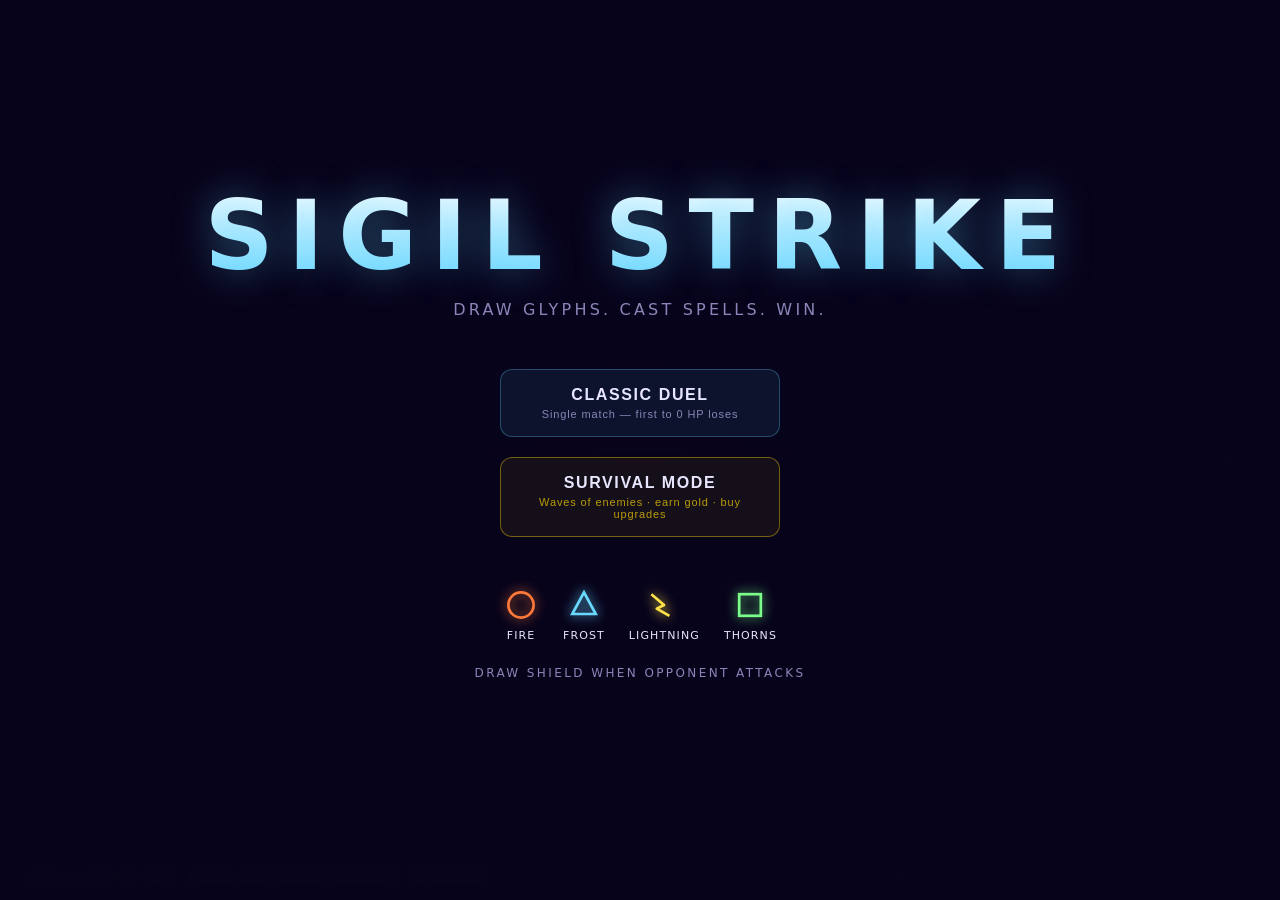
==== game/index.html @ d613bd4f "Deploy: landing page at root, game in /game/ subdir" ====
<!DOCTYPE html>
<html lang="en">
<head>
<meta charset="utf-8" />
<meta name="viewport" content="width=device-width,initial-scale=1,user-scalable=no" />
<title>SIGIL STRIKE</title>
<style>
  :root {
    --bg-0: #07041a;
    --bg-1: #1a0a3a;
    --player: #5fd4ff;
    --ai: #ff5a7a;
    --text: #e8e6ff;
    --muted: #8a86b8;
    --fire: #ff7a3a;
    --frost: #6ad8ff;
    --lightning: #ffe14a;
    --thorns: #7aff8a;
    --gold: #ffd700;
  }
  * { box-sizing: border-box; margin: 0; padding: 0; }
  html, body {
    width: 100%; height: 100%; overflow: hidden;
    background: #000;
    color: var(--text);
    font-family: -apple-system, BlinkMacSystemFont, "Segoe UI", system-ui, sans-serif;
    -webkit-user-select: none; user-select: none;
    touch-action: none;
  }
  body {
    display: flex; align-items: center; justify-content: center;
    background: radial-gradient(ellipse at center, var(--bg-1) 0%, var(--bg-0) 70%);
  }
  #wrap {
    position: relative;
    width: 100vw; height: 100vh;
    max-width: 100vw; max-height: 100vh;
    overflow: hidden;
  }
  canvas#game {
    position: absolute; inset: 0;
    width: 100%; height: 100%;
    display: block;
    image-rendering: -webkit-optimize-contrast;
  }
  #hud {
    position: absolute;
    top: 0; left: 0; right: 0;
    padding: 16px 24px;
    display: flex; justify-content: space-between; align-items: center;
    pointer-events: none;
    z-index: 10;
    font-size: 14px;
    letter-spacing: 0.05em;
    text-shadow: 0 0 8px rgba(0,0,0,0.8);
  }
  #hud-top {
    display: flex; justify-content: space-between; align-items: flex-start;
    pointer-events: none;
    z-index: 10;
    font-size: 13px;
    letter-spacing: 0.05em;
    text-shadow: 0 0 8px rgba(0,0,0,0.8);
  }
  #toast {
    position: absolute;
    top: 50%; left: 50%;
    transform: translate(-50%, -50%);
    pointer-events: none;
    z-index: 15;
    font-size: 24px;
    font-weight: 700;
    letter-spacing: 0.1em;
    text-shadow: 0 0 20px currentColor;
    opacity: 0;
    transition: opacity 0.3s ease;
  }
  #toast.show { opacity: 1; }
  #score {
    position: absolute;
    bottom: 16px; right: 24px;
    color: var(--muted);
    font-size: 12px;
    letter-spacing: 0.1em;
    pointer-events: none;
    z-index: 10;
  }
  #footer {
    position: absolute;
    bottom: 16px; left: 24px;
    color: var(--muted);
    font-size: 11px;
    letter-spacing: 0.1em;
    pointer-events: none;
    z-index: 10;
    opacity: 0.6;
  }

  /* === OVERLAY SCREENS === */
  .screen {
    position: absolute; inset: 0;
    display: flex; flex-direction: column;
    align-items: center; justify-content: center;
    text-align: center;
    z-index: 30;
    background: rgba(7, 4, 26, 0.92);
    backdrop-filter: blur(4px);
    transition: opacity 0.3s ease;
    overflow-y: auto;
    padding: 20px;
  }
  .screen.hidden { opacity: 0; pointer-events: none; }

  .screen h1 {
    font-size: clamp(40px, 8vw, 96px);
    font-weight: 900;
    letter-spacing: 0.15em;
    background: linear-gradient(180deg, #fff 0%, var(--player) 100%);
    -webkit-background-clip: text;
    background-clip: text;
    color: transparent;
    margin-bottom: 8px;
    text-shadow: 0 0 40px rgba(95,212,255,0.4);
  }
  .screen h2 {
    font-size: clamp(24px, 4vw, 48px);
    font-weight: 800;
    letter-spacing: 0.12em;
    color: var(--text);
    margin-bottom: 8px;
  }
  .screen .sub {
    color: var(--muted);
    font-size: 16px;
    letter-spacing: 0.2em;
    margin-bottom: 40px;
  }
  .screen .prompt {
    color: var(--player);
    font-size: 20px;
    letter-spacing: 0.1em;
    animation: pulse 1.6s ease-in-out infinite;
  }
  @keyframes pulse {
    0%, 100% { opacity: 0.5; }
    50% { opacity: 1; }
  }

  /* Mode buttons */
  .mode-btn {
    display: block;
    width: 280px;
    padding: 16px 24px;
    margin: 10px auto;
    background: rgba(95,212,255,0.08);
    border: 1px solid rgba(95,212,255,0.3);
    border-radius: 12px;
    color: var(--text);
    font-size: 16px;
    font-weight: 700;
    letter-spacing: 0.1em;
    cursor: pointer;
    transition: all 0.2s ease;
  }
  .mode-btn:hover {
    background: rgba(95,212,255,0.18);
    border-color: var(--player);
    transform: translateY(-2px);
    box-shadow: 0 4px 20px rgba(95,212,255,0.2);
  }
  .mode-btn .desc {
    display: block;
    font-size: 11px;
    font-weight: 400;
    color: var(--muted);
    margin-top: 4px;
    letter-spacing: 0.08em;
  }
  .mode-btn.gold {
    border-color: rgba(255,215,0,0.4);
    background: rgba(255,215,0,0.06);
  }
  .mode-btn.gold:hover {
    background: rgba(255,215,0,0.15);
    border-color: var(--gold);
    box-shadow: 0 4px 20px rgba(255,215,0,0.2);
  }
  .mode-btn.gold .desc { color: rgba(255,215,0,0.7); }

  /* Legend */
  .legend {
    margin-top: 40px;
    display: flex; gap: 24px;
    color: var(--muted);
    font-size: 13px;
    flex-wrap: wrap; justify-content: center;
  }
  .legend .glyph {
    display: flex; flex-direction: column;
    align-items: center; gap: 6px;
  }
  .legend .glyph svg {
    width: 36px; height: 36px;
    filter: drop-shadow(0 0 6px currentColor);
  }
  .legend .glyph span {
    color: var(--text);
    font-size: 11px;
    letter-spacing: 0.1em;
  }

  /* Wave banner */
  #wave-banner {
    position: absolute;
    top: 50%; left: 50%;
    transform: translate(-50%, -50%);
    z-index: 25;
    pointer-events: none;
    text-align: center;
    opacity: 0;
    transition: opacity 0.4s ease;
  }
  #wave-banner.show { opacity: 1; }
  #wave-banner .wave-num {
    font-size: clamp(48px, 10vw, 100px);
    font-weight: 900;
    letter-spacing: 0.1em;
    color: var(--ai);
    text-shadow: 0 0 40px rgba(255,90,122,0.6);
  }
  #wave-banner .wave-sub {
    font-size: clamp(14px, 2.5vw, 20px);
    letter-spacing: 0.2em;
    color: var(--muted);
    margin-top: 4px;
  }

  /* Upgrade screen */
  #upgrade-screen {
    overflow-y: auto;
    justify-content: flex-start;
    padding-top: 40px;
  }
  #upgrade-screen h2 {
    color: var(--gold);
    text-shadow: 0 0 30px rgba(255,215,0,0.4);
    margin-bottom: 4px;
  }
  #upgrade-screen .gold-display {
    font-size: 28px;
    font-weight: 900;
    color: var(--gold);
    letter-spacing: 0.1em;
    margin-bottom: 8px;
    text-shadow: 0 0 20px rgba(255,215,0,0.5);
  }
  #upgrade-screen .wave-info {
    color: var(--muted);
    font-size: 13px;
    letter-spacing: 0.15em;
    margin-bottom: 30px;
  }
  .upgrade-grid {
    display: grid;
    grid-template-columns: repeat(auto-fit, minmax(240px, 1fr));
    gap: 14px;
    width: 100%;
    max-width: 700px;
    margin-bottom: 30px;
  }
  .upgrade-card {
    background: rgba(255,255,255,0.04);
    border: 1px solid rgba(255,255,255,0.1);
    border-radius: 14px;
    padding: 16px 18px;
    text-align: left;
    cursor: pointer;
    transition: all 0.2s ease;
    position: relative;
    overflow: hidden;
  }
  .upgrade-card:hover:not(.maxed):not(.locked) {
    background: rgba(255,215,0,0.08);
    border-color: rgba(255,215,0,0.4);
    transform: translateY(-2px);
  }
  .upgrade-card.maxed {
    opacity: 0.5;
    cursor: default;
  }
  .upgrade-card.locked {
    opacity: 0.4;
    cursor: not-allowed;
  }
  .upgrade-card .u-name {
    font-size: 14px;
    font-weight: 700;
    letter-spacing: 0.08em;
    color: var(--text);
    margin-bottom: 4px;
  }
  .upgrade-card .u-desc {
    font-size: 11px;
    color: var(--muted);
    letter-spacing: 0.05em;
    line-height: 1.5;
    margin-bottom: 10px;
  }
  .upgrade-card .u-meta {
    display: flex; justify-content: space-between; align-items: center;
  }
  .upgrade-card .u-cost {
    font-size: 13px;
    font-weight: 700;
    color: var(--gold);
    letter-spacing: 0.08em;
  }
  .upgrade-card .u-level {
    font-size: 11px;
    color: var(--muted);
    letter-spacing: 0.08em;
  }
  .upgrade-card .u-bar {
    height: 3px;
    background: rgba(255,255,255,0.1);
    border-radius: 2px;
    margin-top: 8px;
    overflow: hidden;
  }
  .upgrade-card .u-bar-fill {
    height: 100%;
    background: var(--gold);
    border-radius: 2px;
    transition: width 0.3s ease;
  }
  .continue-btn {
    padding: 14px 40px;
    background: rgba(122,255,138,0.15);
    border: 1px solid rgba(122,255,138,0.5);
    border-radius: 12px;
    color: #7aff8a;
    font-size: 15px;
    font-weight: 700;
    letter-spacing: 0.12em;
    cursor: pointer;
    transition: all 0.2s ease;
    margin-top: 10px;
  }
  .continue-btn:hover {
    background: rgba(122,255,138,0.25);
    transform: translateY(-2px);
    box-shadow: 0 4px 20px rgba(122,255,138,0.2);
  }

  /* Game over survival */
  #gameover-screen .stats-grid {
    display: grid;
    grid-template-columns: repeat(2, 1fr);
    gap: 12px;
    margin: 20px 0 30px;
    max-width: 400px;
  }
  #gameover-screen .stat-box {
    background: rgba(255,255,255,0.05);
    border: 1px solid rgba(255,255,255,0.1);
    border-radius: 10px;
    padding: 14px;
  }
  #gameover-screen .stat-box .val {
    font-size: 28px;
    font-weight: 900;
    color: var(--player);
    letter-spacing: 0.05em;
  }
  #gameover-screen .stat-box .lbl {
    font-size: 10px;
    color: var(--muted);
    letter-spacing: 0.15em;
    margin-top: 2px;
  }
</style>
</head>
<body>
<div id="wrap">
  <canvas id="game"></canvas>

  <!-- HUD (in-game) -->
  <div id="hud-top">
    <div id="player-bar">
      <div style="color:var(--player);font-weight:700;letter-spacing:0.15em;margin-bottom:4px;">PLAYER</div>
      <div style="display:flex;flex-direction:column;gap:4px;width:200px;">
        <div style="height:14px;background:rgba(255,255,255,0.08);border-radius:7px;overflow:hidden;">
          <div id="player-hp" style="height:100%;background:linear-gradient(90deg,#ff4a6a,#7aff8a);width:100%;transition:width 0.2s;"></div>
        </div>
        <div style="height:8px;background:rgba(255,255,255,0.08);border-radius:4px;overflow:hidden;">
          <div id="player-mp" style="height:100%;background:linear-gradient(90deg,#4a8aff,#5fd4ff);width:50%;transition:width 0.1s;"></div>
        </div>
      </div>
    </div>
    <div id="wave-display" style="color:var(--muted);font-size:12px;letter-spacing:0.15em;opacity:0;"></div>
    <div id="ai-bar" style="text-align:right;">
      <div style="color:var(--ai);font-weight:700;letter-spacing:0.15em;margin-bottom:4px;">OPPONENT</div>
      <div style="display:flex;flex-direction:column;gap:4px;width:200px;margin-left:auto;">
        <div style="height:14px;background:rgba(255,255,255,0.08);border-radius:7px;overflow:hidden;">
          <div id="ai-hp" style="height:100%;background:linear-gradient(90deg,#ff4a6a,#7aff8a);width:100%;transition:width 0.2s;"></div>
        </div>
      </div>
    </div>
  </div>

  <div id="toast"></div>
  <div id="wave-banner">
    <div class="wave-num" id="wave-num-text"></div>
    <div class="wave-sub" id="wave-sub-text"></div>
  </div>
  <div id="score">SCORE: <span id="score-val">0</span></div>
  <div id="footer">DRAW GLYPHS TO CAST · CIRCLE ALSO BLOCKS INCOMING · R=RESTART</div>

  <!-- MENU SCREEN -->
  <div id="menu-screen" class="screen">
    <h1>SIGIL STRIKE</h1>
    <div class="sub">DRAW GLYPHS. CAST SPELLS. WIN.</div>
    <button class="mode-btn" id="btn-classic">
      CLASSIC DUEL
      <span class="desc">Single match — first to 0 HP loses</span>
    </button>
    <button class="mode-btn gold" id="btn-survival">
      SURVIVAL MODE
      <span class="desc">Waves of enemies · earn gold · buy upgrades</span>
    </button>
    <div class="legend">
      <div class="glyph" style="color:var(--fire)">
        <svg viewBox="-20 -20 40 40"><circle cx="0" cy="0" r="14" fill="none" stroke="currentColor" stroke-width="3"/></svg>
        <span>FIRE</span>
      </div>
      <div class="glyph" style="color:var(--frost)">
        <svg viewBox="-20 -20 40 40"><polygon points="0,-14 13,10 -13,10" fill="none" stroke="currentColor" stroke-width="3"/></svg>
        <span>FROST</span>
      </div>
      <div class="glyph" style="color:var(--lightning)">
        <svg viewBox="-20 -20 40 40"><polyline points="-14,-12 0,0 -8,4 6,12" fill="none" stroke="currentColor" stroke-width="3" stroke-linejoin="round"/></svg>
        <span>LIGHTNING</span>
      </div>
      <div class="glyph" style="color:var(--thorns)">
        <svg viewBox="-20 -20 40 40"><rect x="-12" y="-12" width="24" height="24" fill="none" stroke="currentColor" stroke-width="3"/></svg>
        <span>THORNS</span>
      </div>
    </div>
    <div class="sub" style="margin-top:24px;font-size:12px;">DRAW SHIELD WHEN OPPONENT ATTACKS</div>
  </div>

  <!-- UPGRADE SCREEN -->
  <div id="upgrade-screen" class="screen hidden">
    <h2>UPGRADES</h2>
    <div class="gold-display" id="upgrade-gold">◆ 0</div>
    <div class="wave-info" id="upgrade-wave-info">WAVE 1 COMPLETE</div>
    <div class="upgrade-grid" id="upgrade-grid"></div>
    <button class="continue-btn" id="btn-continue">CONTINUE</button>
  </div>

  <!-- WAVE CLEAR SCREEN -->
  <div id="waveclear-screen" class="screen hidden">
    <h2 style="color:#7aff8a;">WAVE <span id="wc-wave">1</span> CLEAR</h2>
    <div class="sub" id="wc-gold-earned" style="color:var(--gold);font-size:20px;letter-spacing:0.15em;">+0 GOLD</div>
    <div class="sub" id="wc-time" style="margin-top:8px;">Time: 0.0s</div>
    <button class="continue-btn" id="btn-to-upgrades">BUY UPGRADES</button>
    <button class="continue-btn" id="btn-next-wave" style="background:rgba(95,212,255,0.08);border-color:rgba(95,212,255,0.3);color:var(--player);margin-top:8px;">NEXT WAVE</button>
  </div>

  <!-- GAME OVER SCREEN -->
  <div id="gameover-screen" class="screen hidden">
    <h2 style="color:var(--ai);" id="go-title">DEFEAT</h2>
    <div class="stats-grid" id="go-stats"></div>
    <button class="mode-btn gold" id="btn-retry-survival">PLAY AGAIN</button>
    <button class="mode-btn" id="btn-menu-from-go">MAIN MENU</button>
  </div>

</div>
<script>
(() => {
  'use strict';

  // === Canvas setup ===
  const canvas = document.getElementById('game');
  const ctx = canvas.getContext('2d');
  let W = 0, H = 0, DPR = 1;
  function resize() {
    DPR = Math.min(window.devicePixelRatio || 1, 2);
    W = window.innerWidth;
    H = window.innerHeight;
    canvas.width = W * DPR;
    canvas.height = H * DPR;
    canvas.style.width = W + 'px';
    canvas.style.height = H + 'px';
    ctx.setTransform(DPR, 0, 0, DPR, 0, 0);
  }
  window.addEventListener('resize', resize);
  resize();

  // === Game state ===
  const STATE = { MENU: 'menu', PLAYING: 'playing', GAME_OVER: 'game_over' };
  const MODE  = { CLASSIC: 'classic', SURVIVAL: 'survival' };

  // Upgrade definitions
  const UPGRADES = {
    maxHp:   { name: 'VITALITY',      desc: '+20 max HP',                   maxLevel: 5, baseCost: 15, icon: '❤' },
    manaRegen: { name: 'ARCANE FLOW',  desc: '+3 mana per second',           maxLevel: 5, baseCost: 20, icon: '✦' },
    spellDmg:  { name: 'POWER SURGE',  desc: '+15% spell damage',            maxLevel: 5, baseCost: 25, icon: '⚡' },
    shieldDur: { name: 'FORTIFY',      desc: '+0.5s shield duration',       maxLevel: 4, baseCost: 18, icon: '◯' },
    startMana: { name: 'RESERVOIR',    desc: '+15 starting mana',            maxLevel: 4, baseCost: 15, icon: '◈' },
    armor:     { name: 'ARMOR',        desc: '-10% damage taken',             maxLevel: 4, baseCost: 30, icon: '◈' },
  };

  function makeUpgrades() {
    return { maxHp: 0, manaRegen: 0, spellDmg: 0, shieldDur: 0, startMana: 0, armor: 0 };
  }

  function getUpgradeCost(key, level) {
    return Math.floor(UPGRADES[key].baseCost * Math.pow(1.6, level));
  }

  // Computed stats from upgrades
  function getPlayerStats(ups) {
    return {
      hpMax:     100 + ups.maxHp * 20,
      manaRegen: 6   + ups.manaRegen * 3,
      spellDmg:  1   + ups.spellDmg * 0.15,
      shieldDur: 1.5 + ups.shieldDur * 0.5,
      startMana: 50  + ups.startMana * 15,
      armor:     ups.armor * 0.10,
    };
  }

  let game = null;

  function createGame(mode) {
    return {
      mode,
      state: STATE.MENU,
      player: { hp: 100, hpMax: 100, mana: 50, manaMax: 100, x: 0, y: 0, shieldTimer: 0, hitFlash: 0 },
      ai:     { hp: 100, hpMax: 100, x: 0, y: 0, castTimer: 0, castInterval: 2.5, casting: null, hitFlash: 0, shake: 0 },
      projectiles: [],
      particles: [],
      drawing: false,
      drawPath: [],
      drawStart: 0,
      score: 0,
      timeAlive: 0,
      lastCastTime: 0,
      arenaFlash: 0,
      bgStars: [],
      // Survival-specific
      wave: 0,
      lives: 3,
      gold: 0,
      upgrades: makeUpgrades(),
      waveEnemyHp: 100,
      waveEnemiesDefeated: 0,
      waveStartTime: 0,
    };
  }

  // === Element definitions ===
  const ELEMENTS = {
    fire:      { name: 'FIRE',      color: '#ff7a3a', glyph: 'circle',    damage: 12, cost: 10, speed: 700,  trait: 'crit' },
    frost:     { name: 'FROST',     color: '#6ad8ff', glyph: 'triangle',  damage: 14, cost: 12, speed: 500,  trait: 'slow' },
    lightning: { name: 'LIGHTNING', color: '#ffe14a', glyph: 'zigzag',    damage: 10, cost: 14, speed: 1100, trait: 'pierce' },
    thorns:    { name: 'THORNS',    color: '#7aff8a', glyph: 'square',    damage: 8,  cost: 8,  speed: 800,  trait: 'reflect' },
  };
  const ADV = { fire: 'frost', frost: 'lightning', lightning: 'thorns', thorns: 'fire' };
  const SHAPE_TO_ELEMENT = {
    circle:   'fire',
    triangle: 'frost',
    zigzag:   'lightning',
    square:   'thorns',
  };

  // === Background stars ===
  game = createGame(MODE.CLASSIC);
  for (let i = 0; i < 60; i++) {
    game.bgStars.push({ x: Math.random(), y: Math.random(), r: Math.random() * 1.2 + 0.3, tw: Math.random() * Math.PI * 2 });
  }

  // === Arena positions ===
  function placeArena() {
    if (!game) return;
    game.player.x = W * 0.22;
    game.player.y = H * 0.5;
    game.ai.x     = W * 0.78;
    game.ai.y     = H * 0.5;
  }
  placeArena();
  window.addEventListener('resize', placeArena);

  // === Glyph recognition ===
  function simplifyPath(points, tolerance = 12) {
    if (points.length < 3) return points;
    const out = [points[0]];
    for (let i = 1; i < points.length - 1; i++) {
      const last = out[out.length - 1];
      if (Math.hypot(points[i].x - last.x, points[i].y - last.y) >= tolerance) out.push(points[i]);
    }
    const tail = points[points.length - 1];
    if (Math.hypot(tail.x - out[out.length - 1].x, tail.y - out[out.length - 1].y) >= tolerance) out.push(tail);
    return out;
  }

  function classifyGlyph(rawPoints) {
    const points = simplifyPath(rawPoints, 12);
    if (!points || points.length < 4) return null;
    let minX = Infinity, maxX = -Infinity, minY = Infinity, maxY = -Infinity;
    for (const p of points) { minX = Math.min(minX, p.x); maxX = Math.max(maxX, p.x); minY = Math.min(minY, p.y); maxY = Math.max(maxY, p.y); }
    const w = maxX - minX, h = maxY - minY;
    const diag = Math.hypot(w, h);
    if (diag < 30) return null;
    let pathLen = 0;
    for (let i = 1; i < points.length; i++) pathLen += Math.hypot(points[i].x - points[i-1].x, points[i].y - points[i-1].y);
    if (pathLen < 60) return null;
    const start = points[0], end = points[points.length - 1];
    const closed = Math.hypot(end.x - start.x, end.y - start.y) < diag * 0.45;
    const aspect = w / Math.max(h, 1);
    const dirs = [];
    for (let i = 2; i < points.length; i++) {
      const v1x = points[i-1].x - points[i-2].x, v1y = points[i-1].y - points[i-2].y;
      const v2x = points[i].x - points[i-1].x,   v2y = points[i].y - points[i-1].y;
      let diff = Math.atan2(v2y, v2x) - Math.atan2(v1y, v1x);
      while (diff > Math.PI) diff -= 2 * Math.PI; while (diff < -Math.PI) diff += 2 * Math.PI;
      dirs.push(diff);
    }
    let sideChanges = 0, prevSide = 0;
    for (const d of dirs) { const s = Math.sign(d); if (s !== 0 && prevSide !== 0 && s !== prevSide) sideChanges++; if (s !== 0) prevSide = s; }
    let corners = 0; for (const d of dirs) if (Math.abs(d) > 0.8) corners++;
    const straightness = pathLen / Math.max(diag, 1);
    const scores = {
      circle:   closed * Math.max(0, 1 - corners / 5) * Math.max(0, 1 - Math.abs(aspect - 1) * 0.4) * Math.min(1, straightness / 2.0),
      triangle: closed * (corners >= 2 && corners <= 4 ? 1 : 0.3) * Math.max(0, 1 - Math.abs(aspect - 1) * 0.5) * Math.max(0, 1 - (straightness - 2.0) * 0.3),
      square:   closed * (corners >= 3 && corners <= 5 ? 1 : 0.3) * Math.max(0, 1 - Math.abs(aspect - 1) * 0.5) * Math.max(0, 1 - (straightness - 2.5) * 0.3),
      zigzag:   (closed ? 0.15 : 0.85) * (sideChanges >= 3 ? 1 : 0.4) * Math.max(0.3, 1 - Math.max(0, straightness - 5) * 0.1),
    };
    let best = null, bestScore = 0.30;
    for (const k in scores) { if (scores[k] > bestScore) { bestScore = scores[k]; best = k; } }
    return best;
  }

  // === Audio ===
  let audioCtx = null;
  function initAudio() {
    if (!audioCtx) audioCtx = new AudioContext();
    if (audioCtx.state === 'suspended') audioCtx.resume();
  }
  function playSound(type) {
    if (!audioCtx) return;
    const t = audioCtx.currentTime;
    const osc = audioCtx.createOscillator();
    const gain = audioCtx.createGain();
    osc.connect(gain); gain.connect(audioCtx.destination);
    if (type === 'cast') {
      osc.type = 'sine';
      osc.frequency.setValueAtTime(600, t);
      osc.frequency.exponentialRampToValueAtTime(1200, t + 0.15);
      gain.gain.setValueAtTime(0.15, t);
      gain.gain.exponentialRampToValueAtTime(0.01, t + 0.15);
      osc.start(t); osc.stop(t + 0.15);
    } else if (type === 'hit') {
      osc.type = 'sawtooth';
      osc.frequency.setValueAtTime(150, t);
      osc.frequency.exponentialRampToValueAtTime(40, t + 0.2);
      gain.gain.setValueAtTime(0.2, t);
      gain.gain.exponentialRampToValueAtTime(0.01, t + 0.2);
      osc.start(t); osc.stop(t + 0.2);
    } else if (type === 'shield') {
      osc.type = 'square';
      osc.frequency.setValueAtTime(400, t);
      osc.frequency.linearRampToValueAtTime(800, t + 0.2);
      gain.gain.setValueAtTime(0.1, t);
      gain.gain.linearRampToValueAtTime(0.01, t + 0.2);
      osc.start(t); osc.stop(t + 0.2);
    } else if (type === 'waveclear') {
      osc.type = 'sine';
      osc.frequency.setValueAtTime(400, t);
      osc.frequency.setValueAtTime(600, t + 0.1);
      osc.frequency.setValueAtTime(800, t + 0.2);
      gain.gain.setValueAtTime(0.2, t);
      gain.gain.exponentialRampToValueAtTime(0.01, t + 0.4);
      osc.start(t); osc.stop(t + 0.4);
    }
  }

  // === Particles ===
  function burst(x, y, color, count = 20, speed = 200) {
    for (let i = 0; i < count; i++) {
      const a = Math.random() * Math.PI * 2, s = speed * (0.4 + Math.random() * 0.6);
      game.particles.push({ x, y, vx: Math.cos(a) * s, vy: Math.sin(a) * s, life: 0.6 + Math.random() * 0.4, maxLife: 1.0, color, size: 2 + Math.random() * 3 });
    }
  }

  function showToast(text, color = '#fff', duration = 1200) {
    const t = document.getElementById('toast');
    t.textContent = text; t.style.color = color; t.classList.add('show');
    clearTimeout(showToast._t);
    showToast._t = setTimeout(() => t.classList.remove('show'), duration);
  }

  // === Projectiles ===
  function spawnProjectile(fromX, fromY, toX, toY, element, fromAI = false, speed = 600) {
    const dx = toX - fromX, dy = toY - fromY;
    const dist = Math.hypot(dx, dy);
    game.projectiles.push({ x: fromX, y: fromY, vx: (dx/dist)*speed, vy: (dy/dist)*speed, element, color: ELEMENTS[element].color, fromAI, life: 3.0, size: 8 + Math.random()*4, trail: [] });
  }

  // === Get wave AI parameters ===
  function getWaveParams(wave) {
    const baseHp     = 100 + (wave - 1) * 25;
    const baseInterval = Math.max(1.0, 2.5 - (wave - 1) * 0.15);
    const aiSpeed    = 0.85 + (wave - 1) * 0.04;
    const enemiesToDefeat = Math.min(1 + Math.floor((wave - 1) / 2), 5);
    return { baseHp, baseInterval, aiSpeed, enemiesToDefeat };
  }

  // === Game start/restart ===
  function startGame(mode) {
    game.state = STATE.PLAYING;
    game.mode   = mode;

    const stats = getPlayerStats(game.upgrades);
    game.player.hpMax = stats.hpMax;
    game.player.manaMax = 100;
    game.player.hp   = stats.hpMax;
    game.player.mana = stats.startMana;
    game.player.shieldTimer = 0;
    game.player.hitFlash = 0;
    game.ai.hp = mode === MODE.SURVIVAL ? getWaveParams(game.wave || 1).baseHp : 100;
    game.ai.hpMax = game.ai.hp;
    game.ai.castTimer = mode === MODE.SURVIVAL ? 2.0 : 2.0;
    game.ai.castInterval = mode === MODE.SURVIVAL ? getWaveParams(game.wave || 1).baseInterval : 2.5;
    game.ai.casting = null;
    game.ai.hitFlash = 0;
    game.ai.shake = 0;
    game.projectiles = [];
    game.particles = [];
    game.score = 0;
    game.timeAlive = 0;
    game.arenaFlash = 0;
    game.lastCastTime = 0;
    if (mode === MODE.SURVIVAL) {
      game.waveStartTime = performance.now();
    }
    document.getElementById('menu-screen').classList.add('hidden');
    document.getElementById('upgrade-screen').classList.add('hidden');
    document.getElementById('waveclear-screen').classList.add('hidden');
    document.getElementById('gameover-screen').classList.add('hidden');
    document.getElementById('wave-display').style.opacity = mode === MODE.SURVIVAL ? '1' : '0';
    document.getElementById('score').style.display = 'block';

    if (mode === MODE.SURVIVAL && game.wave === 0) {
      game.wave = 1;
      game.lives = 3;
      game.gold  = 0;
      game.upgrades = makeUpgrades();
      showWaveBanner(game.wave);
    }
    updateHUD();
  }

  function startWave(waveNum) {
    game.wave = waveNum;
    const { baseHp, baseInterval, aiSpeed } = getWaveParams(waveNum);
    game.ai.hp = baseHp;
    game.ai.hpMax = baseHp;
    game.ai.castInterval = baseInterval;
    game.ai.castTimer = 2.0;
    game.ai.casting = null;
    game.ai.hitFlash = 0;
    game.ai.shake = 0;
    game.projectiles = [];
    game.particles = [];
    game.waveStartTime = performance.now();
    game.waveEnemiesDefeated = 0;
    showWaveBanner(waveNum);
    updateHUD();
  }

  function showWaveBanner(wave) {
    const b = document.getElementById('wave-banner');
    document.getElementById('wave-num-text').textContent = `WAVE ${wave}`;
    document.getElementById('wave-sub-text').textContent = getWaveParams(wave).enemiesToDefeat > 1
      ? `${getWaveParams(wave).enemiesToDefeat} OPPONENTS`
      : 'SURVIVE THE ONSLAUGHT';
    b.classList.add('show');
    setTimeout(() => b.classList.remove('show'), 2000);
  }

  // === Player cast ===
  function playerCast(elementKey) {
    const el = ELEMENTS[elementKey];
    const stats = getPlayerStats(game.upgrades);
    if (game.player.mana < el.cost) { showToast('NO MANA', '#888', 600); return; }
    game.player.mana -= el.cost;
    const targetX = game.ai.x + (Math.random() - 0.5) * 60;
    const targetY = game.ai.y + (Math.random() - 0.5) * 80;
    spawnProjectile(game.player.x, game.player.y, targetX, targetY, elementKey, false, el.speed);
    burst(game.player.x, game.player.y, el.color, 12, 150);
    game.lastCastTime = performance.now();
    playSound('cast');
  }

  // === AI cast ===
  function aiCast() {
    const keys = Object.keys(ELEMENTS);
    const elementKey = keys[Math.floor(Math.random() * keys.length)];
    const el = ELEMENTS[elementKey];
    const targetX = game.player.x + (Math.random() - 0.5) * 40;
    const targetY = game.player.y + (Math.random() - 0.5) * 60;
    const { aiSpeed } = getWaveParams(game.wave);
    spawnProjectile(game.ai.x, game.ai.y, targetX, targetY, elementKey, true, el.speed * aiSpeed);
    game.ai.casting = { element: elementKey, color: el.color, warning: 0.7 };
    burst(game.ai.x, game.ai.y, el.color, 8, 100);
    playSound('cast');
  }

  // === Hit resolution ===
  function onPlayerHit(proj) {
    const stats = getPlayerStats(game.upgrades);
    const el = ELEMENTS[proj.element];
    let dmg = el.damage;
    if (proj.element === 'lightning' && game.player.shieldTimer > 0) dmg = Math.round(dmg * 0.7);
    dmg = Math.round(dmg * (1 - stats.armor));
    game.player.hp -= dmg;
    game.player.hitFlash = 0.3;
    game.ai.hitFlash = 0.15;
    burst(game.player.x, game.player.y, el.color, 18, 220);
    burst(game.player.x, game.player.y, '#ff4a6a', 8, 300);
    showToast(`-${dmg}`, proj.color, 600);
    playSound('hit');
    if (game.player.hp <= 0) {
      game.player.hp = 0;
      if (game.mode === MODE.SURVIVAL) {
        game.lives--;
        if (game.lives <= 0) endGame(false);
        else {
          // Brief pause then respawn
          const stats2 = getPlayerStats(game.upgrades);
          game.player.hp = stats2.hpMax;
          game.player.mana = stats2.startMana;
          game.projectiles = [];
          showToast(`LIVES: ${game.lives}`, '#ff4a6a', 1000);
        }
      } else {
        endGame(false);
      }
    }
  }

  function onAIHit(proj) {
    const stats = getPlayerStats(game.upgrades);
    const el = ELEMENTS[proj.element];
    let dmg = Math.round(el.damage * stats.spellDmg);
    if (ADV[proj.element] === game.aiLastElement) dmg += 5;
    if (Math.random() < 0.15 && proj.element === 'fire') dmg = Math.round(dmg * 1.5);
    game.ai.hp -= dmg;
    game.ai.hitFlash = 0.4;
    game.player.hitFlash = 0.1;
    burst(proj.x, proj.y, el.color, 22, 240);
    burst(proj.x, proj.y, '#fff', 6, 350);
    showToast(`-${dmg}`, proj.color, 600);
    playSound('hit');
    game.score += Math.round(dmg * 10);

    if (game.ai.hp <= 0) {
      game.ai.hp = 0;
      if (game.mode === MODE.SURVIVAL) {
        game.waveEnemiesDefeated++;
        const { enemiesToDefeat } = getWaveParams(game.wave);
        const waveTime = (performance.now() - game.waveStartTime) / 1000;
        if (game.waveEnemiesDefeated >= enemiesToDefeat) {
          // Wave clear
          const goldEarned = 10 + game.wave * 5;
          game.gold += goldEarned;
          playSound('waveclear');
          showWaveClearScreen(game.wave, goldEarned, waveTime);
        } else {
          // Spawn next enemy in wave
          const { baseHp, baseInterval } = getWaveParams(game.wave);
          setTimeout(() => {
            if (game.state !== STATE.PLAYING) return;
            game.ai.hp = baseHp;
            game.ai.hpMax = baseHp;
            game.ai.castInterval = baseInterval;
            game.ai.castTimer = 1.5;
            game.ai.casting = null;
            game.ai.hitFlash = 0;
            game.projectiles = [];
            showToast(`OPPONENT ${game.waveEnemiesDefeated + 1}/${enemiesToDefeat}`, '#ff5a7a', 1000);
            updateHUD();
          }, 1200);
        }
      } else {
        endGame(true);
      }
    }
  }

  function endGame(won) {
    game.state = STATE.GAME_OVER;
    if (game.mode === MODE.SURVIVAL) {
      showSurvivalGameOver(won);
    } else {
      showClassicGameOver(won);
    }
  }

  function showClassicGameOver(won) {
    const go = document.getElementById('gameover-screen');
    document.getElementById('go-title').textContent = won ? 'VICTORY' : 'DEFEAT';
    document.getElementById('go-title').style.color = won ? '#7aff8a' : 'var(--ai)';
    document.getElementById('go-stats').innerHTML = `
      <div class="stat-box"><div class="val">${game.score}</div><div class="lbl">SCORE</div></div>
      <div class="stat-box"><div class="val">${game.timeAlive.toFixed(1)}s</div><div class="lbl">TIME</div></div>
    `;
    go.classList.remove('hidden');
    document.getElementById('btn-retry-survival').style.display = 'none';
    document.getElementById('btn-menu-from-go').onclick = () => { go.classList.add('hidden'); document.getElementById('menu-screen').classList.remove('hidden'); };
  }

  function showSurvivalGameOver(won) {
    const go = document.getElementById('gameover-screen');
    document.getElementById('go-title').textContent = 'DEFEAT';
    document.getElementById('go-title').style.color = 'var(--ai)';
    document.getElementById('go-stats').innerHTML = `
      <div class="stat-box"><div class="val">${game.wave}</div><div class="lbl">WAVES SURVIVED</div></div>
      <div class="stat-box"><div class="val">${game.score}</div><div class="lbl">SCORE</div></div>
      <div class="stat-box"><div class="val">◆ ${game.gold}</div><div class="lbl">GOLD EARNED</div></div>
      <div class="stat-box"><div class="val">${game.timeAlive.toFixed(1)}s</div><div class="lbl">TIME ALIVE</div></div>
    `;
    go.classList.remove('hidden');
    document.getElementById('btn-retry-survival').style.display = 'block';
    document.getElementById('btn-retry-survival').onclick = () => { go.classList.add('hidden'); game.wave = 0; startGame(MODE.SURVIVAL); };
    document.getElementById('btn-menu-from-go').onclick = () => { go.classList.add('hidden'); document.getElementById('menu-screen').classList.remove('hidden'); };
  }

  function showWaveClearScreen(wave, goldEarned, waveTime) {
    const wc = document.getElementById('waveclear-screen');
    document.getElementById('wc-wave').textContent = wave;
    document.getElementById('wc-gold-earned').textContent = `+${goldEarned} GOLD`;
    document.getElementById('wc-time').textContent = `Time: ${waveTime.toFixed(1)}s`;
    wc.classList.remove('hidden');
  }

  // === Upgrade screen ===
  function showUpgradeScreen() {
    const us = document.getElementById('upgrade-screen');
    document.getElementById('upgrade-gold').textContent = `◆ ${game.gold}`;
    document.getElementById('upgrade-wave-info').textContent = `WAVE ${game.wave} COMPLETE`;
    renderUpgradeGrid();
    us.classList.remove('hidden');
  }

  function renderUpgradeGrid() {
    const grid = document.getElementById('upgrade-grid');
    grid.innerHTML = '';
    const stats = getPlayerStats(game.upgrades);
    for (const [key, def] of Object.entries(UPGRADES)) {
      const level = game.upgrades[key];
      const cost = getUpgradeCost(key, level);
      const maxed = level >= def.maxLevel;
      const canAfford = game.gold >= cost;
      const locked = false;
      const card = document.createElement('div');
      card.className = 'upgrade-card' + (maxed ? ' maxed' : (!canAfford && !locked ? ' locked' : ''));
      // Level bar
      let barPct = (level / def.maxLevel) * 100;
      let currentVal = '';
      if (key === 'maxHp')    currentVal = `${stats.hpMax} HP`;
      if (key === 'manaRegen') currentVal = `${stats.manaRegen.toFixed(1)}/s`;
      if (key === 'spellDmg') currentVal = `+${Math.round((stats.spellDmg-1)*100)}%`;
      if (key === 'shieldDur')currentVal = `${stats.shieldDur.toFixed(1)}s`;
      if (key === 'startMana')currentVal = `${stats.startMana} mana`;
      if (key === 'armor')    currentVal = `-${Math.round(stats.armor*100)}%`;
      card.innerHTML = `
        <div class="u-name">${def.icon} ${def.name}</div>
        <div class="u-desc">${def.desc} — currently ${currentVal}</div>
        <div class="u-meta">
          <span class="u-cost">${maxed ? 'MAXED' : `◆ ${cost}`}</span>
          <span class="u-level">LV ${level}/${def.maxLevel}</span>
        </div>
        <div class="u-bar"><div class="u-bar-fill" style="width:${barPct}%"></div></div>
      `;
      if (!maxed && canAfford) {
        card.onclick = () => purchaseUpgrade(key, cost);
      }
      grid.appendChild(card);
    }
  }

  function purchaseUpgrade(key, cost) {
    game.gold -= cost;
    game.upgrades[key]++;
    renderUpgradeGrid();
    document.getElementById('upgrade-gold').textContent = `◆ ${game.gold}`;
    // Update player stats immediately for next wave
    const stats = getPlayerStats(game.upgrades);
    game.player.hpMax = stats.hpMax;
    game.player.manaMax = 100;
  }

  // === Input ===
  let activePointerId = null;
  function onDown(e) {
    e.preventDefault();
    if (activePointerId !== null) return;
    activePointerId = e.pointerId;
    try { canvas.setPointerCapture(e.pointerId); } catch(err) {}
    initAudio();
    if (game.state === STATE.MENU) return;
    if (game.state !== STATE.PLAYING) return;
    game.drawing = true;
    game.drawPath = [{ x: e.clientX, y: e.clientY }];
    game.drawStart = performance.now();
  }
  function onMove(e) {
    e.preventDefault();
    if (!game.drawing || e.pointerId !== activePointerId) return;
    const p = { x: e.clientX, y: e.clientY };
    const last = game.drawPath[game.drawPath.length - 1];
    if (Math.hypot(p.x - last.x, p.y - last.y) > 3) {
      game.drawPath.push(p);
      if (game.drawPath.length > 80) game.drawPath.shift();
    }
  }
  function onUp(e) {
    e.preventDefault();
    if (!game.drawing || e.pointerId !== activePointerId) return;
    activePointerId = null;
    try { canvas.releasePointerCapture(e.pointerId); } catch(err) {}
    game.drawing = false;
    const path = game.drawPath;
    game.drawPath = [];
    if (path.length < 4) return;
    const glyph = classifyGlyph(path);
    if (!glyph) {
      showToast('UNKNOWN GLYPH', '#888', 500);
      burst((path[0].x+path[path.length-1].x)/2, (path[0].y+path[path.length-1].y)/2, '#888', 8, 80);
      return;
    }
    // Shield: only circle is a shield glyph. Other closed shapes always cast their element.
    const isShield = glyph === 'circle';
    if (isShield && game.ai.casting && game.ai.casting.warning > 0) {
      const stats = getPlayerStats(game.upgrades);
      game.player.shieldTimer = stats.shieldDur;
      game.ai.casting.warning = 0;
      burst(game.player.x, game.player.y, '#fff', 24, 200);
      showToast('SHIELDED', '#fff', 500);
      playSound('shield');
      return;
    }
    const element = SHAPE_TO_ELEMENT[glyph];
    if (!element) { showToast('UNKNOWN GLYPH', '#888', 500); return; }
    playerCast(element);
  }

  canvas.addEventListener('pointerdown', onDown);
  canvas.addEventListener('pointermove', onMove);
  canvas.addEventListener('pointerup', onUp);
  canvas.addEventListener('pointercancel', onUp);
  canvas.addEventListener('contextmenu', e => e.preventDefault());

  window.addEventListener('keydown', e => {
    if (e.key === 'r' || e.key === 'R') {
      if (game.state !== STATE.MENU) {
        if (game.mode === MODE.SURVIVAL && game.state === STATE.PLAYING) startWave(game.wave);
        else startGame(game.mode);
      }
    }
  });

  // === Menu buttons ===
  document.getElementById('btn-classic').onclick = () => { game.mode = MODE.CLASSIC; game.wave = 0; startGame(MODE.CLASSIC); };
  document.getElementById('btn-survival').onclick = () => { game.mode = MODE.SURVIVAL; game.wave = 0; startGame(MODE.SURVIVAL); };
  document.getElementById('btn-continue').onclick = () => {
    document.getElementById('upgrade-screen').classList.add('hidden');
    game.state = STATE.PLAYING;
    startWave(game.wave);
  };
  document.getElementById('btn-to-upgrades').onclick = () => {
    document.getElementById('waveclear-screen').classList.add('hidden');
    showUpgradeScreen();
  };
  document.getElementById('btn-next-wave').onclick = () => {
    document.getElementById('waveclear-screen').classList.add('hidden');
    game.wave++;
    startWave(game.wave);
    game.state = STATE.PLAYING;
  };

  // === Update ===
  let lastT = performance.now();
  function update(now) {
    const dt = Math.min((now - lastT) / 1000, 0.05);
    lastT = now;

    if (game.state === STATE.PLAYING) {
      game.timeAlive += dt;
      const stats = getPlayerStats(game.upgrades);
      game.player.mana = Math.min(100, game.player.mana + stats.manaRegen * dt);
      game.player.shieldTimer = Math.max(0, game.player.shieldTimer - dt);
      game.player.hitFlash = Math.max(0, game.player.hitFlash - dt * 2);
      game.ai.hitFlash = Math.max(0, game.ai.hitFlash - dt * 2);
      game.ai.shake = Math.max(0, game.ai.shake - dt);
      game.arenaFlash = Math.max(0, game.arenaFlash - dt * 2);

      // AI cast
      game.ai.castTimer -= dt;
      if (game.ai.castTimer <= 0 && !game.ai.casting) {
        aiCast();
        game.ai.castTimer = Math.max(1.0, game.ai.castInterval - game.timeAlive * 0.01);
      }
      if (game.ai.casting) {
        game.ai.casting.warning -= dt;
        if (game.ai.casting.warning <= 0) {
          game.ai.casting = null;
          game.ai.castTimer = Math.max(1.0, game.ai.castInterval);
        }
      }

      // Projectiles
      for (let i = game.projectiles.length - 1; i >= 0; i--) {
        const p = game.projectiles[i];
        p.life -= dt;
        p.trail.push({ x: p.x, y: p.y, life: 0.3 });
        if (p.trail.length > 12) p.trail.shift();
        for (const t of p.trail) t.life -= dt;
        p.x += p.vx * dt; p.y += p.vy * dt;
        const targetX = p.fromAI ? game.player.x : game.ai.x;
        const targetY = p.fromAI ? game.player.y : game.ai.y;
        if (Math.hypot(p.x - targetX, p.y - targetY) < 28) {
          if (p.fromAI) onPlayerHit(p);
          else onAIHit(p);
          game.projectiles.splice(i, 1);
          continue;
        }
        if (p.life <= 0 || p.x < -50 || p.x > W+50 || p.y < -50 || p.y > H+50) {
          game.projectiles.splice(i, 1);
        }
      }
      for (const p of game.projectiles) {
        if (p.fromAI && p.life > 2.5) game.aiLastElement = p.element;
      }
    }

    // Particles always update
    for (let i = game.particles.length - 1; i >= 0; i--) {
      const p = game.particles[i];
      p.life -= dt;
      p.x += p.vx * dt; p.y += p.vy * dt;
      p.vx *= 0.96; p.vy *= 0.96;
      if (p.life <= 0) game.particles.splice(i, 1);
    }

    updateHUD();
  }

  function updateHUD() {
    if (!game) return;
    const stats = getPlayerStats(game.upgrades);
    const hpPct = Math.max(0, game.player.hp / (stats.hpMax > 0 ? stats.hpMax : 100)) * 100;
    const mpPct = Math.max(0, game.player.mana / 100) * 100;
    const aiHpPct = game.ai.hpMax > 0 ? Math.max(0, game.ai.hp / game.ai.hpMax) * 100 : 0;
    document.getElementById('player-hp').style.width = hpPct + '%';
    document.getElementById('player-mp').style.width = mpPct + '%';
    document.getElementById('ai-hp').style.width = aiHpPct + '%';
    document.getElementById('score-val').textContent = game.score;
    if (game.mode === MODE.SURVIVAL) {
      document.getElementById('wave-display').textContent =
        `WAVE ${game.wave}  ·  LIVES ${'♥'.repeat(Math.max(0,game.lives))}  ·  ◆ ${game.gold}`;
    }
  }

  // === Render ===
  function render() {
    const grad = ctx.createRadialGradient(W/2, H/2, 0, W/2, H/2, Math.max(W, H));
    grad.addColorStop(0, '#1a0a3a'); grad.addColorStop(1, '#07041a');
    ctx.fillStyle = grad; ctx.fillRect(0, 0, W, H);

    const t = performance.now() / 1000;
    for (const s of game.bgStars) {
      const alpha = 0.4 + 0.3 * Math.sin(t + s.tw);
      ctx.fillStyle = `rgba(180,180,255,${alpha})`;
      ctx.beginPath(); ctx.arc(s.x * W, s.y * H, s.r * DPR, 0, Math.PI * 2); ctx.fill();
    }

    ctx.strokeStyle = 'rgba(95,212,255,0.15)'; ctx.lineWidth = 1 * DPR;
    ctx.beginPath(); ctx.moveTo(W*0.1, H*0.5); ctx.lineTo(W*0.9, H*0.5); ctx.stroke();

    if (game.state === STATE.MENU) return;

    if (game.arenaFlash > 0) {
      ctx.fillStyle = `rgba(255,255,255,${game.arenaFlash * 0.05})`;
      ctx.fillRect(0, 0, W, H);
    }

    drawWizard(game.player.x, game.player.y, '#5fd4ff', game.player.hitFlash, game.player.shieldTimer > 0);
    const aiShakeX = (Math.random()-0.5) * game.ai.shake * 8;
    const aiShakeY = (Math.random()-0.5) * game.ai.shake * 8;
    drawWizard(game.ai.x + aiShakeX, game.ai.y + aiShakeY, '#ff5a7a', game.ai.hitFlash);

    // AI casting warning
    if (game.ai.casting) {
      const c = game.ai.casting;
      const intensity = 1 - c.warning / 0.7;
      ctx.strokeStyle = c.color; ctx.globalAlpha = 0.4 + intensity * 0.5;
      ctx.lineWidth = 3 * DPR;
      ctx.beginPath(); ctx.arc(game.ai.x, game.ai.y, 32 + intensity * 10, 0, Math.PI * 2); ctx.stroke();
      ctx.globalAlpha = 1;
      ctx.strokeStyle = c.color; ctx.globalAlpha = intensity * 0.3;
      ctx.lineWidth = 2 * DPR;
      ctx.beginPath(); ctx.moveTo(game.ai.x, game.ai.y); ctx.lineTo(game.player.x, game.player.y); ctx.stroke();
      ctx.globalAlpha = 1;
      ctx.fillStyle = c.color;
      ctx.font = `bold ${14 * DPR}px sans-serif`; ctx.textAlign = 'center';
      ctx.fillText(`INCOMING: ${ELEMENTS[c.element].name}`, W/2, H * 0.25);
    }

    // Projectiles
    ctx.globalCompositeOperation = 'screen';
    for (const p of game.projectiles) {
      for (let i = 0; i < p.trail.length; i++) {
        const t2 = p.trail[i];
        if (t2.life <= 0) continue;
        ctx.fillStyle = p.color; ctx.globalAlpha = t2.life / 0.3 * 0.5;
        ctx.beginPath(); ctx.arc(t2.x, t2.y, p.size * 0.6, 0, Math.PI * 2); ctx.fill();
      }
      ctx.globalAlpha = 1;
      ctx.fillStyle = p.color; ctx.shadowColor = p.color; ctx.shadowBlur = 12 * DPR;
      ctx.beginPath(); ctx.arc(p.x, p.y, p.size, 0, Math.PI * 2); ctx.fill();
      ctx.shadowBlur = 0;
    }

    // Particles
    for (const p of game.particles) {
      ctx.strokeStyle = p.color; ctx.globalAlpha = p.life / p.maxLife;
      ctx.lineWidth = p.size * DPR; ctx.lineCap = 'round';
      ctx.beginPath(); ctx.moveTo(p.x, p.y); ctx.lineTo(p.x - p.vx * 0.05, p.y - p.vy * 0.05); ctx.stroke();
    }
    ctx.globalCompositeOperation = 'source-over'; ctx.globalAlpha = 1;

    // Drawing path
    if (game.drawing && game.drawPath.length > 1) {
      ctx.strokeStyle = '#5fd4ff'; ctx.shadowColor = '#5fd4ff'; ctx.shadowBlur = 10 * DPR;
      ctx.lineWidth = 3 * DPR; ctx.lineCap = 'round'; ctx.lineJoin = 'round';
      ctx.beginPath(); ctx.moveTo(game.drawPath[0].x, game.drawPath[0].y);
      for (let i = 1; i < game.drawPath.length; i++) ctx.lineTo(game.drawPath[i].x, game.drawPath[i].y);
      ctx.stroke(); ctx.shadowBlur = 0;
      const last = game.drawPath[game.drawPath.length - 1];
      ctx.fillStyle = '#fff'; ctx.beginPath(); ctx.arc(last.x, last.y, 4 * DPR, 0, Math.PI * 2); ctx.fill();
    }
  }

  function drawWizard(x, y, color, flash = 0, shielded = false) {
    ctx.save(); ctx.translate(x, y);
    if (flash > 0) { ctx.shadowColor = '#fff'; ctx.shadowBlur = 30 * DPR * flash; }
    else { ctx.shadowColor = color; ctx.shadowBlur = 18 * DPR; }
    ctx.fillStyle = color; ctx.beginPath(); ctx.arc(0, 0, 22 * DPR, 0, Math.PI * 2); ctx.fill();
    ctx.fillStyle = '#fff'; ctx.globalAlpha = 0.6;
    ctx.beginPath(); ctx.arc(0, 0, 8 * DPR, 0, Math.PI * 2); ctx.fill();
    ctx.globalAlpha = 1; ctx.shadowBlur = 0;
    if (shielded) {
      ctx.strokeStyle = '#fff'; ctx.lineWidth = 3 * DPR; ctx.shadowColor = '#fff'; ctx.shadowBlur = 12 * DPR;
      ctx.beginPath(); ctx.arc(0, 0, 34 * DPR, 0, Math.PI * 2); ctx.stroke(); ctx.shadowBlur = 0;
    }
    ctx.restore();
  }

  // === Main loop ===
  function frame(now) {
    update(now);
    render();
    requestAnimationFrame(frame);
  }
  requestAnimationFrame(frame);

  // Init HUD
  document.getElementById('player-hp').style.width = '100%';
  document.getElementById('ai-hp').style.width = '100%';
  document.getElementById('wave-display').style.opacity = '0';
  document.getElementById('score').style.display = 'none';
})();
</script>
</body>
</html>
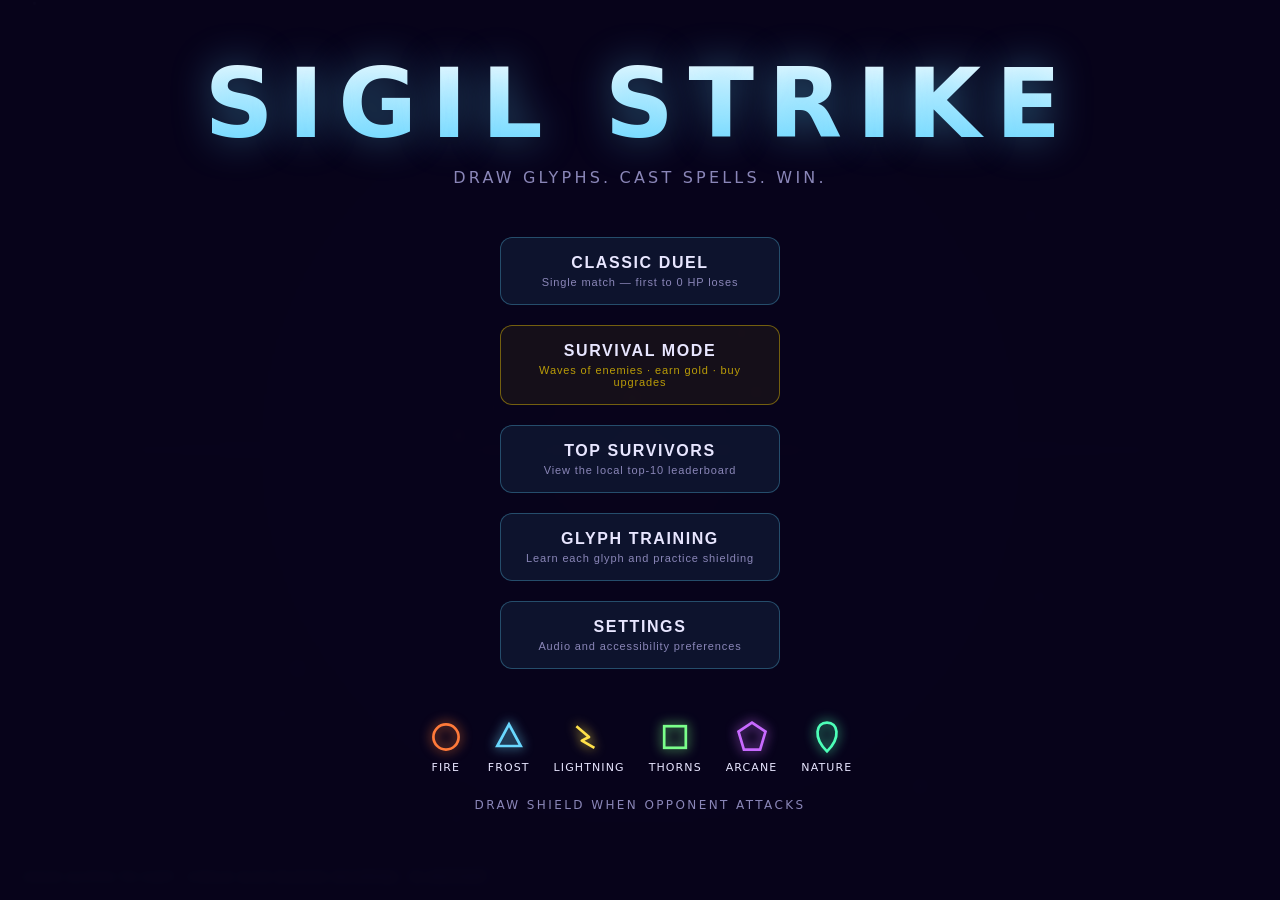
==== commit 84c5c4e3: "Publish post-launch PWA and gameplay updates" ====
--- a/game/index.html
+++ b/game/index.html
@@ -3,382 +3,13 @@
 <head>
 <meta charset="utf-8" />
 <meta name="viewport" content="width=device-width,initial-scale=1,user-scalable=no" />
+<meta name="theme-color" content="#07041a" />
+<meta name="apple-mobile-web-app-capable" content="yes" />
+<meta name="apple-mobile-web-app-status-bar-style" content="black-translucent" />
+<link rel="manifest" href="../manifest.webmanifest" />
+<link rel="apple-touch-icon" href="../pwa-icon.svg" />
 <title>SIGIL STRIKE</title>
-<style>
-  :root {
-    --bg-0: #07041a;
-    --bg-1: #1a0a3a;
-    --player: #5fd4ff;
-    --ai: #ff5a7a;
-    --text: #e8e6ff;
-    --muted: #8a86b8;
-    --fire: #ff7a3a;
-    --frost: #6ad8ff;
-    --lightning: #ffe14a;
-    --thorns: #7aff8a;
-    --gold: #ffd700;
-  }
-  * { box-sizing: border-box; margin: 0; padding: 0; }
-  html, body {
-    width: 100%; height: 100%; overflow: hidden;
-    background: #000;
-    color: var(--text);
-    font-family: -apple-system, BlinkMacSystemFont, "Segoe UI", system-ui, sans-serif;
-    -webkit-user-select: none; user-select: none;
-    touch-action: none;
-  }
-  body {
-    display: flex; align-items: center; justify-content: center;
-    background: radial-gradient(ellipse at center, var(--bg-1) 0%, var(--bg-0) 70%);
-  }
-  #wrap {
-    position: relative;
-    width: 100vw; height: 100vh;
-    max-width: 100vw; max-height: 100vh;
-    overflow: hidden;
-  }
-  canvas#game {
-    position: absolute; inset: 0;
-    width: 100%; height: 100%;
-    display: block;
-    image-rendering: -webkit-optimize-contrast;
-  }
-  #hud {
-    position: absolute;
-    top: 0; left: 0; right: 0;
-    padding: 16px 24px;
-    display: flex; justify-content: space-between; align-items: center;
-    pointer-events: none;
-    z-index: 10;
-    font-size: 14px;
-    letter-spacing: 0.05em;
-    text-shadow: 0 0 8px rgba(0,0,0,0.8);
-  }
-  #hud-top {
-    display: flex; justify-content: space-between; align-items: flex-start;
-    pointer-events: none;
-    z-index: 10;
-    font-size: 13px;
-    letter-spacing: 0.05em;
-    text-shadow: 0 0 8px rgba(0,0,0,0.8);
-  }
-  #toast {
-    position: absolute;
-    top: 50%; left: 50%;
-    transform: translate(-50%, -50%);
-    pointer-events: none;
-    z-index: 15;
-    font-size: 24px;
-    font-weight: 700;
-    letter-spacing: 0.1em;
-    text-shadow: 0 0 20px currentColor;
-    opacity: 0;
-    transition: opacity 0.3s ease;
-  }
-  #toast.show { opacity: 1; }
-  #score {
-    position: absolute;
-    bottom: 16px; right: 24px;
-    color: var(--muted);
-    font-size: 12px;
-    letter-spacing: 0.1em;
-    pointer-events: none;
-    z-index: 10;
-  }
-  #footer {
-    position: absolute;
-    bottom: 16px; left: 24px;
-    color: var(--muted);
-    font-size: 11px;
-    letter-spacing: 0.1em;
-    pointer-events: none;
-    z-index: 10;
-    opacity: 0.6;
-  }
-
-  /* === OVERLAY SCREENS === */
-  .screen {
-    position: absolute; inset: 0;
-    display: flex; flex-direction: column;
-    align-items: center; justify-content: center;
-    text-align: center;
-    z-index: 30;
-    background: rgba(7, 4, 26, 0.92);
-    backdrop-filter: blur(4px);
-    transition: opacity 0.3s ease;
-    overflow-y: auto;
-    padding: 20px;
-  }
-  .screen.hidden { opacity: 0; pointer-events: none; }
-
-  .screen h1 {
-    font-size: clamp(40px, 8vw, 96px);
-    font-weight: 900;
-    letter-spacing: 0.15em;
-    background: linear-gradient(180deg, #fff 0%, var(--player) 100%);
-    -webkit-background-clip: text;
-    background-clip: text;
-    color: transparent;
-    margin-bottom: 8px;
-    text-shadow: 0 0 40px rgba(95,212,255,0.4);
-  }
-  .screen h2 {
-    font-size: clamp(24px, 4vw, 48px);
-    font-weight: 800;
-    letter-spacing: 0.12em;
-    color: var(--text);
-    margin-bottom: 8px;
-  }
-  .screen .sub {
-    color: var(--muted);
-    font-size: 16px;
-    letter-spacing: 0.2em;
-    margin-bottom: 40px;
-  }
-  .screen .prompt {
-    color: var(--player);
-    font-size: 20px;
-    letter-spacing: 0.1em;
-    animation: pulse 1.6s ease-in-out infinite;
-  }
-  @keyframes pulse {
-    0%, 100% { opacity: 0.5; }
-    50% { opacity: 1; }
-  }
-
-  /* Mode buttons */
-  .mode-btn {
-    display: block;
-    width: 280px;
-    padding: 16px 24px;
-    margin: 10px auto;
-    background: rgba(95,212,255,0.08);
-    border: 1px solid rgba(95,212,255,0.3);
-    border-radius: 12px;
-    color: var(--text);
-    font-size: 16px;
-    font-weight: 700;
-    letter-spacing: 0.1em;
-    cursor: pointer;
-    transition: all 0.2s ease;
-  }
-  .mode-btn:hover {
-    background: rgba(95,212,255,0.18);
-    border-color: var(--player);
-    transform: translateY(-2px);
-    box-shadow: 0 4px 20px rgba(95,212,255,0.2);
-  }
-  .mode-btn .desc {
-    display: block;
-    font-size: 11px;
-    font-weight: 400;
-    color: var(--muted);
-    margin-top: 4px;
-    letter-spacing: 0.08em;
-  }
-  .mode-btn.gold {
-    border-color: rgba(255,215,0,0.4);
-    background: rgba(255,215,0,0.06);
-  }
-  .mode-btn.gold:hover {
-    background: rgba(255,215,0,0.15);
-    border-color: var(--gold);
-    box-shadow: 0 4px 20px rgba(255,215,0,0.2);
-  }
-  .mode-btn.gold .desc { color: rgba(255,215,0,0.7); }
-
-  /* Legend */
-  .legend {
-    margin-top: 40px;
-    display: flex; gap: 24px;
-    color: var(--muted);
-    font-size: 13px;
-    flex-wrap: wrap; justify-content: center;
-  }
-  .legend .glyph {
-    display: flex; flex-direction: column;
-    align-items: center; gap: 6px;
-  }
-  .legend .glyph svg {
-    width: 36px; height: 36px;
-    filter: drop-shadow(0 0 6px currentColor);
-  }
-  .legend .glyph span {
-    color: var(--text);
-    font-size: 11px;
-    letter-spacing: 0.1em;
-  }
-
-  /* Wave banner */
-  #wave-banner {
-    position: absolute;
-    top: 50%; left: 50%;
-    transform: translate(-50%, -50%);
-    z-index: 25;
-    pointer-events: none;
-    text-align: center;
-    opacity: 0;
-    transition: opacity 0.4s ease;
-  }
-  #wave-banner.show { opacity: 1; }
-  #wave-banner .wave-num {
-    font-size: clamp(48px, 10vw, 100px);
-    font-weight: 900;
-    letter-spacing: 0.1em;
-    color: var(--ai);
-    text-shadow: 0 0 40px rgba(255,90,122,0.6);
-  }
-  #wave-banner .wave-sub {
-    font-size: clamp(14px, 2.5vw, 20px);
-    letter-spacing: 0.2em;
-    color: var(--muted);
-    margin-top: 4px;
-  }
-
-  /* Upgrade screen */
-  #upgrade-screen {
-    overflow-y: auto;
-    justify-content: flex-start;
-    padding-top: 40px;
-  }
-  #upgrade-screen h2 {
-    color: var(--gold);
-    text-shadow: 0 0 30px rgba(255,215,0,0.4);
-    margin-bottom: 4px;
-  }
-  #upgrade-screen .gold-display {
-    font-size: 28px;
-    font-weight: 900;
-    color: var(--gold);
-    letter-spacing: 0.1em;
-    margin-bottom: 8px;
-    text-shadow: 0 0 20px rgba(255,215,0,0.5);
-  }
-  #upgrade-screen .wave-info {
-    color: var(--muted);
-    font-size: 13px;
-    letter-spacing: 0.15em;
-    margin-bottom: 30px;
-  }
-  .upgrade-grid {
-    display: grid;
-    grid-template-columns: repeat(auto-fit, minmax(240px, 1fr));
-    gap: 14px;
-    width: 100%;
-    max-width: 700px;
-    margin-bottom: 30px;
-  }
-  .upgrade-card {
-    background: rgba(255,255,255,0.04);
-    border: 1px solid rgba(255,255,255,0.1);
-    border-radius: 14px;
-    padding: 16px 18px;
-    text-align: left;
-    cursor: pointer;
-    transition: all 0.2s ease;
-    position: relative;
-    overflow: hidden;
-  }
-  .upgrade-card:hover:not(.maxed):not(.locked) {
-    background: rgba(255,215,0,0.08);
-    border-color: rgba(255,215,0,0.4);
-    transform: translateY(-2px);
-  }
-  .upgrade-card.maxed {
-    opacity: 0.5;
-    cursor: default;
-  }
-  .upgrade-card.locked {
-    opacity: 0.4;
-    cursor: not-allowed;
-  }
-  .upgrade-card .u-name {
-    font-size: 14px;
-    font-weight: 700;
-    letter-spacing: 0.08em;
-    color: var(--text);
-    margin-bottom: 4px;
-  }
-  .upgrade-card .u-desc {
-    font-size: 11px;
-    color: var(--muted);
-    letter-spacing: 0.05em;
-    line-height: 1.5;
-    margin-bottom: 10px;
-  }
-  .upgrade-card .u-meta {
-    display: flex; justify-content: space-between; align-items: center;
-  }
-  .upgrade-card .u-cost {
-    font-size: 13px;
-    font-weight: 700;
-    color: var(--gold);
-    letter-spacing: 0.08em;
-  }
-  .upgrade-card .u-level {
-    font-size: 11px;
-    color: var(--muted);
-    letter-spacing: 0.08em;
-  }
-  .upgrade-card .u-bar {
-    height: 3px;
-    background: rgba(255,255,255,0.1);
-    border-radius: 2px;
-    margin-top: 8px;
-    overflow: hidden;
-  }
-  .upgrade-card .u-bar-fill {
-    height: 100%;
-    background: var(--gold);
-    border-radius: 2px;
-    transition: width 0.3s ease;
-  }
-  .continue-btn {
-    padding: 14px 40px;
-    background: rgba(122,255,138,0.15);
-    border: 1px solid rgba(122,255,138,0.5);
-    border-radius: 12px;
-    color: #7aff8a;
-    font-size: 15px;
-    font-weight: 700;
-    letter-spacing: 0.12em;
-    cursor: pointer;
-    transition: all 0.2s ease;
-    margin-top: 10px;
-  }
-  .continue-btn:hover {
-    background: rgba(122,255,138,0.25);
-    transform: translateY(-2px);
-    box-shadow: 0 4px 20px rgba(122,255,138,0.2);
-  }
-
-  /* Game over survival */
-  #gameover-screen .stats-grid {
-    display: grid;
-    grid-template-columns: repeat(2, 1fr);
-    gap: 12px;
-    margin: 20px 0 30px;
-    max-width: 400px;
-  }
-  #gameover-screen .stat-box {
-    background: rgba(255,255,255,0.05);
-    border: 1px solid rgba(255,255,255,0.1);
-    border-radius: 10px;
-    padding: 14px;
-  }
-  #gameover-screen .stat-box .val {
-    font-size: 28px;
-    font-weight: 900;
-    color: var(--player);
-    letter-spacing: 0.05em;
-  }
-  #gameover-screen .stat-box .lbl {
-    font-size: 10px;
-    color: var(--muted);
-    letter-spacing: 0.15em;
-    margin-top: 2px;
-  }
-</style>
+<link rel="stylesheet" href="./styles.css" />
 </head>
 <body>
 <div id="wrap">
@@ -414,7 +45,21 @@
     <div class="wave-sub" id="wave-sub-text"></div>
   </div>
   <div id="score">SCORE: <span id="score-val">0</span></div>
+  <div id="combo-display" style="position:absolute;bottom:48px;left:50%;transform:translateX(-50%);color:var(--gold);font-size:18px;font-weight:900;letter-spacing:0.12em;text-shadow:0 0 16px var(--gold);pointer-events:none;z-index:10;opacity:0;transition:opacity 0.3s;">COMBO &times;<span id="combo-val">1</span></div>
   <div id="footer">DRAW GLYPHS TO CAST · CIRCLE ALSO BLOCKS INCOMING · R=RESTART</div>
+
+  <div id="visibility-pause-screen" class="screen hidden" aria-hidden="true">
+    <h2>COMBAT PAUSED</h2>
+    <div class="sub">SIGIL STRIKE PAUSED WHILE THIS PAGE WAS AWAY</div>
+    <button class="mode-btn" id="btn-resume-visibility" type="button">RESUME COMBAT</button>
+  </div>
+
+  <div id="survival-recovery-screen" class="screen hidden" aria-hidden="true">
+    <h2>RUN RECOVERED</h2>
+    <div class="sub" id="survival-recovery-summary">A SURVIVAL CHECKPOINT IS READY</div>
+    <button class="mode-btn gold" id="btn-resume-survival" type="button">RESUME RUN</button>
+    <button class="mode-btn" id="btn-discard-survival" type="button">DISCARD CHECKPOINT</button>
+  </div>
 
   <!-- MENU SCREEN -->
   <div id="menu-screen" class="screen">
@@ -428,6 +73,18 @@
       SURVIVAL MODE
       <span class="desc">Waves of enemies · earn gold · buy upgrades</span>
     </button>
+    <button class="mode-btn" id="btn-leaderboard">
+      TOP SURVIVORS
+      <span class="desc">View the local top-10 leaderboard</span>
+    </button>
+    <button class="mode-btn teal" id="btn-practice">
+      GLYPH TRAINING
+      <span class="desc">Learn each glyph and practice shielding</span>
+    </button>
+    <button class="mode-btn" id="btn-settings">
+      SETTINGS
+      <span class="desc">Audio and accessibility preferences</span>
+    </button>
     <div class="legend">
       <div class="glyph" style="color:var(--fire)">
         <svg viewBox="-20 -20 40 40"><circle cx="0" cy="0" r="14" fill="none" stroke="currentColor" stroke-width="3"/></svg>
@@ -444,6 +101,14 @@
       <div class="glyph" style="color:var(--thorns)">
         <svg viewBox="-20 -20 40 40"><rect x="-12" y="-12" width="24" height="24" fill="none" stroke="currentColor" stroke-width="3"/></svg>
         <span>THORNS</span>
+      </div>
+      <div class="glyph" style="color:var(--arcane)">
+        <svg viewBox="-20 -20 40 40"><polygon points="0,-16 15,-6 9,14 -9,14 -15,-6" fill="none" stroke="currentColor" stroke-width="3"/></svg>
+        <span>ARCANE</span>
+      </div>
+      <div class="glyph" style="color:var(--nature)">
+        <svg viewBox="-20 -20 40 40"><path d="M0,-16 C12,-16 16,0 0,16 C-16,0 -12,-16 0,-16Z" fill="none" stroke="currentColor" stroke-width="3"/></svg>
+        <span>NATURE</span>
       </div>
     </div>
     <div class="sub" style="margin-top:24px;font-size:12px;">DRAW SHIELD WHEN OPPONENT ATTACKS</div>
@@ -475,815 +140,66 @@
     <button class="mode-btn" id="btn-menu-from-go">MAIN MENU</button>
   </div>
 
+  <!-- LEADERBOARD SCREEN -->
+  <div id="leaderboard-screen" class="screen hidden">
+    <h2 style="color:var(--gold);">TOP SURVIVORS</h2>
+    <div class="sub" style="margin-bottom:0;">LOCAL TOP 10</div>
+    <div class="leaderboard-panel" id="leaderboard-list"></div>
+    <button class="mode-btn" id="btn-close-leaderboard">BACK</button>
+  </div>
+
+  <!-- PRACTICE SCREEN -->
+  <div id="practice-screen" class="screen hidden">
+    <h2 id="practice-title">GLYPH TRAINING</h2>
+    <div class="practice-progress" id="practice-progress"></div>
+    <div class="practice-hint" id="practice-hint"></div>
+    <div class="practice-status" id="practice-status"></div>
+    <div id="practice-ai-bar" style="display:none;position:absolute;top:60px;left:50%;transform:translateX(-50%);width:220px;">
+      <div style="color:var(--ai);font-size:11px;font-weight:700;letter-spacing:0.15em;margin-bottom:4px;text-align:center;">OPPONENT</div>
+      <div style="height:12px;background:rgba(255,255,255,0.08);border-radius:6px;overflow:hidden;">
+        <div id="practice-ai-hp-bar" style="height:100%;background:linear-gradient(90deg,#ff4a6a,#7aff8a);width:100%;transition:width 0.2s;"></div>
+      </div>
+    </div>
+    <div id="practice-player-bar" style="display:none;position:absolute;bottom:80px;left:50%;transform:translateX(-50%);width:220px;">
+      <div style="color:var(--player);font-size:11px;font-weight:700;letter-spacing:0.15em;margin-bottom:4px;text-align:center;">YOU</div>
+      <div style="display:flex;flex-direction:column;gap:4px;">
+        <div style="height:12px;background:rgba(255,255,255,0.08);border-radius:6px;overflow:hidden;">
+          <div id="practice-player-hp-bar" style="height:100%;background:linear-gradient(90deg,#ff4a6a,#7aff8a);width:100%;transition:width 0.2s;"></div>
+        </div>
+        <div style="height:7px;background:rgba(255,255,255,0.08);border-radius:4px;overflow:hidden;">
+          <div id="practice-player-mp-bar" style="height:100%;background:linear-gradient(90deg,#4a8aff,#5fd4ff);width:100%;transition:width 0.1s;"></div>
+        </div>
+      </div>
+    </div>
+    <button class="mode-btn" id="btn-exit-practice">EXIT</button>
+  </div>
+
+  <!-- SETTINGS SCREEN -->
+  <div id="settings-screen" class="screen hidden">
+    <h2>SETTINGS</h2>
+    <div class="sub" style="margin-bottom:0;">SAVED ON THIS DEVICE</div>
+    <div class="settings-panel">
+      <div class="setting-row">
+        <div class="setting-copy"><strong>AUDIO</strong><span>Enable spell and combat sounds</span></div>
+        <button class="setting-toggle" id="setting-audio" type="button" aria-pressed="true">ON</button>
+      </div>
+      <label class="setting-row" for="setting-volume">
+        <span class="setting-copy"><strong>VOLUME</strong><span>Set sound effect volume</span></span>
+        <span class="volume-control"><input id="setting-volume" type="range" min="0" max="100" step="5" value="60" aria-label="Sound effect volume"><span id="setting-volume-value">60%</span></span>
+      </label>
+      <div class="setting-row">
+        <div class="setting-copy"><strong>REDUCED MOTION</strong><span>Disable particles, shake, flashes, and animated transitions</span></div>
+        <button class="setting-toggle" id="setting-motion" type="button" aria-pressed="false">OFF</button>
+      </div>
+      <div class="setting-row">
+        <div class="setting-copy"><strong>HIGH CONTRAST</strong><span>Strengthen colors, borders, and text readability</span></div>
+        <button class="setting-toggle" id="setting-contrast" type="button" aria-pressed="false">OFF</button>
+      </div>
+    </div>
+    <button class="mode-btn" id="btn-close-settings">BACK</button>
+  </div>
+
 </div>
-<script>
-(() => {
-  'use strict';
-
-  // === Canvas setup ===
-  const canvas = document.getElementById('game');
-  const ctx = canvas.getContext('2d');
-  let W = 0, H = 0, DPR = 1;
-  function resize() {
-    DPR = Math.min(window.devicePixelRatio || 1, 2);
-    W = window.innerWidth;
-    H = window.innerHeight;
-    canvas.width = W * DPR;
-    canvas.height = H * DPR;
-    canvas.style.width = W + 'px';
-    canvas.style.height = H + 'px';
-    ctx.setTransform(DPR, 0, 0, DPR, 0, 0);
-  }
-  window.addEventListener('resize', resize);
-  resize();
-
-  // === Game state ===
-  const STATE = { MENU: 'menu', PLAYING: 'playing', GAME_OVER: 'game_over' };
-  const MODE  = { CLASSIC: 'classic', SURVIVAL: 'survival' };
-
-  // Upgrade definitions
-  const UPGRADES = {
-    maxHp:   { name: 'VITALITY',      desc: '+20 max HP',                   maxLevel: 5, baseCost: 15, icon: '❤' },
-    manaRegen: { name: 'ARCANE FLOW',  desc: '+3 mana per second',           maxLevel: 5, baseCost: 20, icon: '✦' },
-    spellDmg:  { name: 'POWER SURGE',  desc: '+15% spell damage',            maxLevel: 5, baseCost: 25, icon: '⚡' },
-    shieldDur: { name: 'FORTIFY',      desc: '+0.5s shield duration',       maxLevel: 4, baseCost: 18, icon: '◯' },
-    startMana: { name: 'RESERVOIR',    desc: '+15 starting mana',            maxLevel: 4, baseCost: 15, icon: '◈' },
-    armor:     { name: 'ARMOR',        desc: '-10% damage taken',             maxLevel: 4, baseCost: 30, icon: '◈' },
-  };
-
-  function makeUpgrades() {
-    return { maxHp: 0, manaRegen: 0, spellDmg: 0, shieldDur: 0, startMana: 0, armor: 0 };
-  }
-
-  function getUpgradeCost(key, level) {
-    return Math.floor(UPGRADES[key].baseCost * Math.pow(1.6, level));
-  }
-
-  // Computed stats from upgrades
-  function getPlayerStats(ups) {
-    return {
-      hpMax:     100 + ups.maxHp * 20,
-      manaRegen: 6   + ups.manaRegen * 3,
-      spellDmg:  1   + ups.spellDmg * 0.15,
-      shieldDur: 1.5 + ups.shieldDur * 0.5,
-      startMana: 50  + ups.startMana * 15,
-      armor:     ups.armor * 0.10,
-    };
-  }
-
-  let game = null;
-
-  function createGame(mode) {
-    return {
-      mode,
-      state: STATE.MENU,
-      player: { hp: 100, hpMax: 100, mana: 50, manaMax: 100, x: 0, y: 0, shieldTimer: 0, hitFlash: 0 },
-      ai:     { hp: 100, hpMax: 100, x: 0, y: 0, castTimer: 0, castInterval: 2.5, casting: null, hitFlash: 0, shake: 0 },
-      projectiles: [],
-      particles: [],
-      drawing: false,
-      drawPath: [],
-      drawStart: 0,
-      score: 0,
-      timeAlive: 0,
-      lastCastTime: 0,
-      arenaFlash: 0,
-      bgStars: [],
-      // Survival-specific
-      wave: 0,
-      lives: 3,
-      gold: 0,
-      upgrades: makeUpgrades(),
-      waveEnemyHp: 100,
-      waveEnemiesDefeated: 0,
-      waveStartTime: 0,
-    };
-  }
-
-  // === Element definitions ===
-  const ELEMENTS = {
-    fire:      { name: 'FIRE',      color: '#ff7a3a', glyph: 'circle',    damage: 12, cost: 10, speed: 700,  trait: 'crit' },
-    frost:     { name: 'FROST',     color: '#6ad8ff', glyph: 'triangle',  damage: 14, cost: 12, speed: 500,  trait: 'slow' },
-    lightning: { name: 'LIGHTNING', color: '#ffe14a', glyph: 'zigzag',    damage: 10, cost: 14, speed: 1100, trait: 'pierce' },
-    thorns:    { name: 'THORNS',    color: '#7aff8a', glyph: 'square',    damage: 8,  cost: 8,  speed: 800,  trait: 'reflect' },
-  };
-  const ADV = { fire: 'frost', frost: 'lightning', lightning: 'thorns', thorns: 'fire' };
-  const SHAPE_TO_ELEMENT = {
-    circle:   'fire',
-    triangle: 'frost',
-    zigzag:   'lightning',
-    square:   'thorns',
-  };
-
-  // === Background stars ===
-  game = createGame(MODE.CLASSIC);
-  for (let i = 0; i < 60; i++) {
-    game.bgStars.push({ x: Math.random(), y: Math.random(), r: Math.random() * 1.2 + 0.3, tw: Math.random() * Math.PI * 2 });
-  }
-
-  // === Arena positions ===
-  function placeArena() {
-    if (!game) return;
-    game.player.x = W * 0.22;
-    game.player.y = H * 0.5;
-    game.ai.x     = W * 0.78;
-    game.ai.y     = H * 0.5;
-  }
-  placeArena();
-  window.addEventListener('resize', placeArena);
-
-  // === Glyph recognition ===
-  function simplifyPath(points, tolerance = 12) {
-    if (points.length < 3) return points;
-    const out = [points[0]];
-    for (let i = 1; i < points.length - 1; i++) {
-      const last = out[out.length - 1];
-      if (Math.hypot(points[i].x - last.x, points[i].y - last.y) >= tolerance) out.push(points[i]);
-    }
-    const tail = points[points.length - 1];
-    if (Math.hypot(tail.x - out[out.length - 1].x, tail.y - out[out.length - 1].y) >= tolerance) out.push(tail);
-    return out;
-  }
-
-  function classifyGlyph(rawPoints) {
-    const points = simplifyPath(rawPoints, 12);
-    if (!points || points.length < 4) return null;
-    let minX = Infinity, maxX = -Infinity, minY = Infinity, maxY = -Infinity;
-    for (const p of points) { minX = Math.min(minX, p.x); maxX = Math.max(maxX, p.x); minY = Math.min(minY, p.y); maxY = Math.max(maxY, p.y); }
-    const w = maxX - minX, h = maxY - minY;
-    const diag = Math.hypot(w, h);
-    if (diag < 30) return null;
-    let pathLen = 0;
-    for (let i = 1; i < points.length; i++) pathLen += Math.hypot(points[i].x - points[i-1].x, points[i].y - points[i-1].y);
-    if (pathLen < 60) return null;
-    const start = points[0], end = points[points.length - 1];
-    const closed = Math.hypot(end.x - start.x, end.y - start.y) < diag * 0.45;
-    const aspect = w / Math.max(h, 1);
-    const dirs = [];
-    for (let i = 2; i < points.length; i++) {
-      const v1x = points[i-1].x - points[i-2].x, v1y = points[i-1].y - points[i-2].y;
-      const v2x = points[i].x - points[i-1].x,   v2y = points[i].y - points[i-1].y;
-      let diff = Math.atan2(v2y, v2x) - Math.atan2(v1y, v1x);
-      while (diff > Math.PI) diff -= 2 * Math.PI; while (diff < -Math.PI) diff += 2 * Math.PI;
-      dirs.push(diff);
-    }
-    let sideChanges = 0, prevSide = 0;
-    for (const d of dirs) { const s = Math.sign(d); if (s !== 0 && prevSide !== 0 && s !== prevSide) sideChanges++; if (s !== 0) prevSide = s; }
-    let corners = 0; for (const d of dirs) if (Math.abs(d) > 0.8) corners++;
-    const straightness = pathLen / Math.max(diag, 1);
-    const scores = {
-      circle:   closed * Math.max(0, 1 - corners / 5) * Math.max(0, 1 - Math.abs(aspect - 1) * 0.4) * Math.min(1, straightness / 2.0),
-      triangle: closed * (corners >= 2 && corners <= 4 ? 1 : 0.3) * Math.max(0, 1 - Math.abs(aspect - 1) * 0.5) * Math.max(0, 1 - (straightness - 2.0) * 0.3),
-      square:   closed * (corners >= 3 && corners <= 5 ? 1 : 0.3) * Math.max(0, 1 - Math.abs(aspect - 1) * 0.5) * Math.max(0, 1 - (straightness - 2.5) * 0.3),
-      zigzag:   (closed ? 0.15 : 0.85) * (sideChanges >= 3 ? 1 : 0.4) * Math.max(0.3, 1 - Math.max(0, straightness - 5) * 0.1),
-    };
-    let best = null, bestScore = 0.30;
-    for (const k in scores) { if (scores[k] > bestScore) { bestScore = scores[k]; best = k; } }
-    return best;
-  }
-
-  // === Audio ===
-  let audioCtx = null;
-  function initAudio() {
-    if (!audioCtx) audioCtx = new AudioContext();
-    if (audioCtx.state === 'suspended') audioCtx.resume();
-  }
-  function playSound(type) {
-    if (!audioCtx) return;
-    const t = audioCtx.currentTime;
-    const osc = audioCtx.createOscillator();
-    const gain = audioCtx.createGain();
-    osc.connect(gain); gain.connect(audioCtx.destination);
-    if (type === 'cast') {
-      osc.type = 'sine';
-      osc.frequency.setValueAtTime(600, t);
-      osc.frequency.exponentialRampToValueAtTime(1200, t + 0.15);
-      gain.gain.setValueAtTime(0.15, t);
-      gain.gain.exponentialRampToValueAtTime(0.01, t + 0.15);
-      osc.start(t); osc.stop(t + 0.15);
-    } else if (type === 'hit') {
-      osc.type = 'sawtooth';
-      osc.frequency.setValueAtTime(150, t);
-      osc.frequency.exponentialRampToValueAtTime(40, t + 0.2);
-      gain.gain.setValueAtTime(0.2, t);
-      gain.gain.exponentialRampToValueAtTime(0.01, t + 0.2);
-      osc.start(t); osc.stop(t + 0.2);
-    } else if (type === 'shield') {
-      osc.type = 'square';
-      osc.frequency.setValueAtTime(400, t);
-      osc.frequency.linearRampToValueAtTime(800, t + 0.2);
-      gain.gain.setValueAtTime(0.1, t);
-      gain.gain.linearRampToValueAtTime(0.01, t + 0.2);
-      osc.start(t); osc.stop(t + 0.2);
-    } else if (type === 'waveclear') {
-      osc.type = 'sine';
-      osc.frequency.setValueAtTime(400, t);
-      osc.frequency.setValueAtTime(600, t + 0.1);
-      osc.frequency.setValueAtTime(800, t + 0.2);
-      gain.gain.setValueAtTime(0.2, t);
-      gain.gain.exponentialRampToValueAtTime(0.01, t + 0.4);
-      osc.start(t); osc.stop(t + 0.4);
-    }
-  }
-
-  // === Particles ===
-  function burst(x, y, color, count = 20, speed = 200) {
-    for (let i = 0; i < count; i++) {
-      const a = Math.random() * Math.PI * 2, s = speed * (0.4 + Math.random() * 0.6);
-      game.particles.push({ x, y, vx: Math.cos(a) * s, vy: Math.sin(a) * s, life: 0.6 + Math.random() * 0.4, maxLife: 1.0, color, size: 2 + Math.random() * 3 });
-    }
-  }
-
-  function showToast(text, color = '#fff', duration = 1200) {
-    const t = document.getElementById('toast');
-    t.textContent = text; t.style.color = color; t.classList.add('show');
-    clearTimeout(showToast._t);
-    showToast._t = setTimeout(() => t.classList.remove('show'), duration);
-  }
-
-  // === Projectiles ===
-  function spawnProjectile(fromX, fromY, toX, toY, element, fromAI = false, speed = 600) {
-    const dx = toX - fromX, dy = toY - fromY;
-    const dist = Math.hypot(dx, dy);
-    game.projectiles.push({ x: fromX, y: fromY, vx: (dx/dist)*speed, vy: (dy/dist)*speed, element, color: ELEMENTS[element].color, fromAI, life: 3.0, size: 8 + Math.random()*4, trail: [] });
-  }
-
-  // === Get wave AI parameters ===
-  function getWaveParams(wave) {
-    const baseHp     = 100 + (wave - 1) * 25;
-    const baseInterval = Math.max(1.0, 2.5 - (wave - 1) * 0.15);
-    const aiSpeed    = 0.85 + (wave - 1) * 0.04;
-    const enemiesToDefeat = Math.min(1 + Math.floor((wave - 1) / 2), 5);
-    return { baseHp, baseInterval, aiSpeed, enemiesToDefeat };
-  }
-
-  // === Game start/restart ===
-  function startGame(mode) {
-    game.state = STATE.PLAYING;
-    game.mode   = mode;
-
-    const stats = getPlayerStats(game.upgrades);
-    game.player.hpMax = stats.hpMax;
-    game.player.manaMax = 100;
-    game.player.hp   = stats.hpMax;
-    game.player.mana = stats.startMana;
-    game.player.shieldTimer = 0;
-    game.player.hitFlash = 0;
-    game.ai.hp = mode === MODE.SURVIVAL ? getWaveParams(game.wave || 1).baseHp : 100;
-    game.ai.hpMax = game.ai.hp;
-    game.ai.castTimer = mode === MODE.SURVIVAL ? 2.0 : 2.0;
-    game.ai.castInterval = mode === MODE.SURVIVAL ? getWaveParams(game.wave || 1).baseInterval : 2.5;
-    game.ai.casting = null;
-    game.ai.hitFlash = 0;
-    game.ai.shake = 0;
-    game.projectiles = [];
-    game.particles = [];
-    game.score = 0;
-    game.timeAlive = 0;
-    game.arenaFlash = 0;
-    game.lastCastTime = 0;
-    if (mode === MODE.SURVIVAL) {
-      game.waveStartTime = performance.now();
-    }
-    document.getElementById('menu-screen').classList.add('hidden');
-    document.getElementById('upgrade-screen').classList.add('hidden');
-    document.getElementById('waveclear-screen').classList.add('hidden');
-    document.getElementById('gameover-screen').classList.add('hidden');
-    document.getElementById('wave-display').style.opacity = mode === MODE.SURVIVAL ? '1' : '0';
-    document.getElementById('score').style.display = 'block';
-
-    if (mode === MODE.SURVIVAL && game.wave === 0) {
-      game.wave = 1;
-      game.lives = 3;
-      game.gold  = 0;
-      game.upgrades = makeUpgrades();
-      showWaveBanner(game.wave);
-    }
-    updateHUD();
-  }
-
-  function startWave(waveNum) {
-    game.wave = waveNum;
-    const { baseHp, baseInterval, aiSpeed } = getWaveParams(waveNum);
-    game.ai.hp = baseHp;
-    game.ai.hpMax = baseHp;
-    game.ai.castInterval = baseInterval;
-    game.ai.castTimer = 2.0;
-    game.ai.casting = null;
-    game.ai.hitFlash = 0;
-    game.ai.shake = 0;
-    game.projectiles = [];
-    game.particles = [];
-    game.waveStartTime = performance.now();
-    game.waveEnemiesDefeated = 0;
-    showWaveBanner(waveNum);
-    updateHUD();
-  }
-
-  function showWaveBanner(wave) {
-    const b = document.getElementById('wave-banner');
-    document.getElementById('wave-num-text').textContent = `WAVE ${wave}`;
-    document.getElementById('wave-sub-text').textContent = getWaveParams(wave).enemiesToDefeat > 1
-      ? `${getWaveParams(wave).enemiesToDefeat} OPPONENTS`
-      : 'SURVIVE THE ONSLAUGHT';
-    b.classList.add('show');
-    setTimeout(() => b.classList.remove('show'), 2000);
-  }
-
-  // === Player cast ===
-  function playerCast(elementKey) {
-    const el = ELEMENTS[elementKey];
-    const stats = getPlayerStats(game.upgrades);
-    if (game.player.mana < el.cost) { showToast('NO MANA', '#888', 600); return; }
-    game.player.mana -= el.cost;
-    const targetX = game.ai.x + (Math.random() - 0.5) * 60;
-    const targetY = game.ai.y + (Math.random() - 0.5) * 80;
-    spawnProjectile(game.player.x, game.player.y, targetX, targetY, elementKey, false, el.speed);
-    burst(game.player.x, game.player.y, el.color, 12, 150);
-    game.lastCastTime = performance.now();
-    playSound('cast');
-  }
-
-  // === AI cast ===
-  function aiCast() {
-    const keys = Object.keys(ELEMENTS);
-    const elementKey = keys[Math.floor(Math.random() * keys.length)];
-    const el = ELEMENTS[elementKey];
-    const targetX = game.player.x + (Math.random() - 0.5) * 40;
-    const targetY = game.player.y + (Math.random() - 0.5) * 60;
-    const { aiSpeed } = getWaveParams(game.wave);
-    spawnProjectile(game.ai.x, game.ai.y, targetX, targetY, elementKey, true, el.speed * aiSpeed);
-    game.ai.casting = { element: elementKey, color: el.color, warning: 0.7 };
-    burst(game.ai.x, game.ai.y, el.color, 8, 100);
-    playSound('cast');
-  }
-
-  // === Hit resolution ===
-  function onPlayerHit(proj) {
-    const stats = getPlayerStats(game.upgrades);
-    const el = ELEMENTS[proj.element];
-    let dmg = el.damage;
-    if (proj.element === 'lightning' && game.player.shieldTimer > 0) dmg = Math.round(dmg * 0.7);
-    dmg = Math.round(dmg * (1 - stats.armor));
-    game.player.hp -= dmg;
-    game.player.hitFlash = 0.3;
-    game.ai.hitFlash = 0.15;
-    burst(game.player.x, game.player.y, el.color, 18, 220);
-    burst(game.player.x, game.player.y, '#ff4a6a', 8, 300);
-    showToast(`-${dmg}`, proj.color, 600);
-    playSound('hit');
-    if (game.player.hp <= 0) {
-      game.player.hp = 0;
-      if (game.mode === MODE.SURVIVAL) {
-        game.lives--;
-        if (game.lives <= 0) endGame(false);
-        else {
-          // Brief pause then respawn
-          const stats2 = getPlayerStats(game.upgrades);
-          game.player.hp = stats2.hpMax;
-          game.player.mana = stats2.startMana;
-          game.projectiles = [];
-          showToast(`LIVES: ${game.lives}`, '#ff4a6a', 1000);
-        }
-      } else {
-        endGame(false);
-      }
-    }
-  }
-
-  function onAIHit(proj) {
-    const stats = getPlayerStats(game.upgrades);
-    const el = ELEMENTS[proj.element];
-    let dmg = Math.round(el.damage * stats.spellDmg);
-    if (ADV[proj.element] === game.aiLastElement) dmg += 5;
-    if (Math.random() < 0.15 && proj.element === 'fire') dmg = Math.round(dmg * 1.5);
-    game.ai.hp -= dmg;
-    game.ai.hitFlash = 0.4;
-    game.player.hitFlash = 0.1;
-    burst(proj.x, proj.y, el.color, 22, 240);
-    burst(proj.x, proj.y, '#fff', 6, 350);
-    showToast(`-${dmg}`, proj.color, 600);
-    playSound('hit');
-    game.score += Math.round(dmg * 10);
-
-    if (game.ai.hp <= 0) {
-      game.ai.hp = 0;
-      if (game.mode === MODE.SURVIVAL) {
-        game.waveEnemiesDefeated++;
-        const { enemiesToDefeat } = getWaveParams(game.wave);
-        const waveTime = (performance.now() - game.waveStartTime) / 1000;
-        if (game.waveEnemiesDefeated >= enemiesToDefeat) {
-          // Wave clear
-          const goldEarned = 10 + game.wave * 5;
-          game.gold += goldEarned;
-          playSound('waveclear');
-          showWaveClearScreen(game.wave, goldEarned, waveTime);
-        } else {
-          // Spawn next enemy in wave
-          const { baseHp, baseInterval } = getWaveParams(game.wave);
-          setTimeout(() => {
-            if (game.state !== STATE.PLAYING) return;
-            game.ai.hp = baseHp;
-            game.ai.hpMax = baseHp;
-            game.ai.castInterval = baseInterval;
-            game.ai.castTimer = 1.5;
-            game.ai.casting = null;
-            game.ai.hitFlash = 0;
-            game.projectiles = [];
-            showToast(`OPPONENT ${game.waveEnemiesDefeated + 1}/${enemiesToDefeat}`, '#ff5a7a', 1000);
-            updateHUD();
-          }, 1200);
-        }
-      } else {
-        endGame(true);
-      }
-    }
-  }
-
-  function endGame(won) {
-    game.state = STATE.GAME_OVER;
-    if (game.mode === MODE.SURVIVAL) {
-      showSurvivalGameOver(won);
-    } else {
-      showClassicGameOver(won);
-    }
-  }
-
-  function showClassicGameOver(won) {
-    const go = document.getElementById('gameover-screen');
-    document.getElementById('go-title').textContent = won ? 'VICTORY' : 'DEFEAT';
-    document.getElementById('go-title').style.color = won ? '#7aff8a' : 'var(--ai)';
-    document.getElementById('go-stats').innerHTML = `
-      <div class="stat-box"><div class="val">${game.score}</div><div class="lbl">SCORE</div></div>
-      <div class="stat-box"><div class="val">${game.timeAlive.toFixed(1)}s</div><div class="lbl">TIME</div></div>
-    `;
-    go.classList.remove('hidden');
-    document.getElementById('btn-retry-survival').style.display = 'none';
-    document.getElementById('btn-menu-from-go').onclick = () => { go.classList.add('hidden'); document.getElementById('menu-screen').classList.remove('hidden'); };
-  }
-
-  function showSurvivalGameOver(won) {
-    const go = document.getElementById('gameover-screen');
-    document.getElementById('go-title').textContent = 'DEFEAT';
-    document.getElementById('go-title').style.color = 'var(--ai)';
-    document.getElementById('go-stats').innerHTML = `
-      <div class="stat-box"><div class="val">${game.wave}</div><div class="lbl">WAVES SURVIVED</div></div>
-      <div class="stat-box"><div class="val">${game.score}</div><div class="lbl">SCORE</div></div>
-      <div class="stat-box"><div class="val">◆ ${game.gold}</div><div class="lbl">GOLD EARNED</div></div>
-      <div class="stat-box"><div class="val">${game.timeAlive.toFixed(1)}s</div><div class="lbl">TIME ALIVE</div></div>
-    `;
-    go.classList.remove('hidden');
-    document.getElementById('btn-retry-survival').style.display = 'block';
-    document.getElementById('btn-retry-survival').onclick = () => { go.classList.add('hidden'); game.wave = 0; startGame(MODE.SURVIVAL); };
-    document.getElementById('btn-menu-from-go').onclick = () => { go.classList.add('hidden'); document.getElementById('menu-screen').classList.remove('hidden'); };
-  }
-
-  function showWaveClearScreen(wave, goldEarned, waveTime) {
-    const wc = document.getElementById('waveclear-screen');
-    document.getElementById('wc-wave').textContent = wave;
-    document.getElementById('wc-gold-earned').textContent = `+${goldEarned} GOLD`;
-    document.getElementById('wc-time').textContent = `Time: ${waveTime.toFixed(1)}s`;
-    wc.classList.remove('hidden');
-  }
-
-  // === Upgrade screen ===
-  function showUpgradeScreen() {
-    const us = document.getElementById('upgrade-screen');
-    document.getElementById('upgrade-gold').textContent = `◆ ${game.gold}`;
-    document.getElementById('upgrade-wave-info').textContent = `WAVE ${game.wave} COMPLETE`;
-    renderUpgradeGrid();
-    us.classList.remove('hidden');
-  }
-
-  function renderUpgradeGrid() {
-    const grid = document.getElementById('upgrade-grid');
-    grid.innerHTML = '';
-    const stats = getPlayerStats(game.upgrades);
-    for (const [key, def] of Object.entries(UPGRADES)) {
-      const level = game.upgrades[key];
-      const cost = getUpgradeCost(key, level);
-      const maxed = level >= def.maxLevel;
-      const canAfford = game.gold >= cost;
-      const locked = false;
-      const card = document.createElement('div');
-      card.className = 'upgrade-card' + (maxed ? ' maxed' : (!canAfford && !locked ? ' locked' : ''));
-      // Level bar
-      let barPct = (level / def.maxLevel) * 100;
-      let currentVal = '';
-      if (key === 'maxHp')    currentVal = `${stats.hpMax} HP`;
-      if (key === 'manaRegen') currentVal = `${stats.manaRegen.toFixed(1)}/s`;
-      if (key === 'spellDmg') currentVal = `+${Math.round((stats.spellDmg-1)*100)}%`;
-      if (key === 'shieldDur')currentVal = `${stats.shieldDur.toFixed(1)}s`;
-      if (key === 'startMana')currentVal = `${stats.startMana} mana`;
-      if (key === 'armor')    currentVal = `-${Math.round(stats.armor*100)}%`;
-      card.innerHTML = `
-        <div class="u-name">${def.icon} ${def.name}</div>
-        <div class="u-desc">${def.desc} — currently ${currentVal}</div>
-        <div class="u-meta">
-          <span class="u-cost">${maxed ? 'MAXED' : `◆ ${cost}`}</span>
-          <span class="u-level">LV ${level}/${def.maxLevel}</span>
-        </div>
-        <div class="u-bar"><div class="u-bar-fill" style="width:${barPct}%"></div></div>
-      `;
-      if (!maxed && canAfford) {
-        card.onclick = () => purchaseUpgrade(key, cost);
-      }
-      grid.appendChild(card);
-    }
-  }
-
-  function purchaseUpgrade(key, cost) {
-    game.gold -= cost;
-    game.upgrades[key]++;
-    renderUpgradeGrid();
-    document.getElementById('upgrade-gold').textContent = `◆ ${game.gold}`;
-    // Update player stats immediately for next wave
-    const stats = getPlayerStats(game.upgrades);
-    game.player.hpMax = stats.hpMax;
-    game.player.manaMax = 100;
-  }
-
-  // === Input ===
-  let activePointerId = null;
-  function onDown(e) {
-    e.preventDefault();
-    if (activePointerId !== null) return;
-    activePointerId = e.pointerId;
-    try { canvas.setPointerCapture(e.pointerId); } catch(err) {}
-    initAudio();
-    if (game.state === STATE.MENU) return;
-    if (game.state !== STATE.PLAYING) return;
-    game.drawing = true;
-    game.drawPath = [{ x: e.clientX, y: e.clientY }];
-    game.drawStart = performance.now();
-  }
-  function onMove(e) {
-    e.preventDefault();
-    if (!game.drawing || e.pointerId !== activePointerId) return;
-    const p = { x: e.clientX, y: e.clientY };
-    const last = game.drawPath[game.drawPath.length - 1];
-    if (Math.hypot(p.x - last.x, p.y - last.y) > 3) {
-      game.drawPath.push(p);
-      if (game.drawPath.length > 80) game.drawPath.shift();
-    }
-  }
-  function onUp(e) {
-    e.preventDefault();
-    if (!game.drawing || e.pointerId !== activePointerId) return;
-    activePointerId = null;
-    try { canvas.releasePointerCapture(e.pointerId); } catch(err) {}
-    game.drawing = false;
-    const path = game.drawPath;
-    game.drawPath = [];
-    if (path.length < 4) return;
-    const glyph = classifyGlyph(path);
-    if (!glyph) {
-      showToast('UNKNOWN GLYPH', '#888', 500);
-      burst((path[0].x+path[path.length-1].x)/2, (path[0].y+path[path.length-1].y)/2, '#888', 8, 80);
-      return;
-    }
-    // Shield: only circle is a shield glyph. Other closed shapes always cast their element.
-    const isShield = glyph === 'circle';
-    if (isShield && game.ai.casting && game.ai.casting.warning > 0) {
-      const stats = getPlayerStats(game.upgrades);
-      game.player.shieldTimer = stats.shieldDur;
-      game.ai.casting.warning = 0;
-      burst(game.player.x, game.player.y, '#fff', 24, 200);
-      showToast('SHIELDED', '#fff', 500);
-      playSound('shield');
-      return;
-    }
-    const element = SHAPE_TO_ELEMENT[glyph];
-    if (!element) { showToast('UNKNOWN GLYPH', '#888', 500); return; }
-    playerCast(element);
-  }
-
-  canvas.addEventListener('pointerdown', onDown);
-  canvas.addEventListener('pointermove', onMove);
-  canvas.addEventListener('pointerup', onUp);
-  canvas.addEventListener('pointercancel', onUp);
-  canvas.addEventListener('contextmenu', e => e.preventDefault());
-
-  window.addEventListener('keydown', e => {
-    if (e.key === 'r' || e.key === 'R') {
-      if (game.state !== STATE.MENU) {
-        if (game.mode === MODE.SURVIVAL && game.state === STATE.PLAYING) startWave(game.wave);
-        else startGame(game.mode);
-      }
-    }
-  });
-
-  // === Menu buttons ===
-  document.getElementById('btn-classic').onclick = () => { game.mode = MODE.CLASSIC; game.wave = 0; startGame(MODE.CLASSIC); };
-  document.getElementById('btn-survival').onclick = () => { game.mode = MODE.SURVIVAL; game.wave = 0; startGame(MODE.SURVIVAL); };
-  document.getElementById('btn-continue').onclick = () => {
-    document.getElementById('upgrade-screen').classList.add('hidden');
-    game.state = STATE.PLAYING;
-    startWave(game.wave);
-  };
-  document.getElementById('btn-to-upgrades').onclick = () => {
-    document.getElementById('waveclear-screen').classList.add('hidden');
-    showUpgradeScreen();
-  };
-  document.getElementById('btn-next-wave').onclick = () => {
-    document.getElementById('waveclear-screen').classList.add('hidden');
-    game.wave++;
-    startWave(game.wave);
-    game.state = STATE.PLAYING;
-  };
-
-  // === Update ===
-  let lastT = performance.now();
-  function update(now) {
-    const dt = Math.min((now - lastT) / 1000, 0.05);
-    lastT = now;
-
-    if (game.state === STATE.PLAYING) {
-      game.timeAlive += dt;
-      const stats = getPlayerStats(game.upgrades);
-      game.player.mana = Math.min(100, game.player.mana + stats.manaRegen * dt);
-      game.player.shieldTimer = Math.max(0, game.player.shieldTimer - dt);
-      game.player.hitFlash = Math.max(0, game.player.hitFlash - dt * 2);
-      game.ai.hitFlash = Math.max(0, game.ai.hitFlash - dt * 2);
-      game.ai.shake = Math.max(0, game.ai.shake - dt);
-      game.arenaFlash = Math.max(0, game.arenaFlash - dt * 2);
-
-      // AI cast
-      game.ai.castTimer -= dt;
-      if (game.ai.castTimer <= 0 && !game.ai.casting) {
-        aiCast();
-        game.ai.castTimer = Math.max(1.0, game.ai.castInterval - game.timeAlive * 0.01);
-      }
-      if (game.ai.casting) {
-        game.ai.casting.warning -= dt;
-        if (game.ai.casting.warning <= 0) {
-          game.ai.casting = null;
-          game.ai.castTimer = Math.max(1.0, game.ai.castInterval);
-        }
-      }
-
-      // Projectiles
-      for (let i = game.projectiles.length - 1; i >= 0; i--) {
-        const p = game.projectiles[i];
-        p.life -= dt;
-        p.trail.push({ x: p.x, y: p.y, life: 0.3 });
-        if (p.trail.length > 12) p.trail.shift();
-        for (const t of p.trail) t.life -= dt;
-        p.x += p.vx * dt; p.y += p.vy * dt;
-        const targetX = p.fromAI ? game.player.x : game.ai.x;
-        const targetY = p.fromAI ? game.player.y : game.ai.y;
-        if (Math.hypot(p.x - targetX, p.y - targetY) < 28) {
-          if (p.fromAI) onPlayerHit(p);
-          else onAIHit(p);
-          game.projectiles.splice(i, 1);
-          continue;
-        }
-        if (p.life <= 0 || p.x < -50 || p.x > W+50 || p.y < -50 || p.y > H+50) {
-          game.projectiles.splice(i, 1);
-        }
-      }
-      for (const p of game.projectiles) {
-        if (p.fromAI && p.life > 2.5) game.aiLastElement = p.element;
-      }
-    }
-
-    // Particles always update
-    for (let i = game.particles.length - 1; i >= 0; i--) {
-      const p = game.particles[i];
-      p.life -= dt;
-      p.x += p.vx * dt; p.y += p.vy * dt;
-      p.vx *= 0.96; p.vy *= 0.96;
-      if (p.life <= 0) game.particles.splice(i, 1);
-    }
-
-    updateHUD();
-  }
-
-  function updateHUD() {
-    if (!game) return;
-    const stats = getPlayerStats(game.upgrades);
-    const hpPct = Math.max(0, game.player.hp / (stats.hpMax > 0 ? stats.hpMax : 100)) * 100;
-    const mpPct = Math.max(0, game.player.mana / 100) * 100;
-    const aiHpPct = game.ai.hpMax > 0 ? Math.max(0, game.ai.hp / game.ai.hpMax) * 100 : 0;
-    document.getElementById('player-hp').style.width = hpPct + '%';
-    document.getElementById('player-mp').style.width = mpPct + '%';
-    document.getElementById('ai-hp').style.width = aiHpPct + '%';
-    document.getElementById('score-val').textContent = game.score;
-    if (game.mode === MODE.SURVIVAL) {
-      document.getElementById('wave-display').textContent =
-        `WAVE ${game.wave}  ·  LIVES ${'♥'.repeat(Math.max(0,game.lives))}  ·  ◆ ${game.gold}`;
-    }
-  }
-
-  // === Render ===
-  function render() {
-    const grad = ctx.createRadialGradient(W/2, H/2, 0, W/2, H/2, Math.max(W, H));
-    grad.addColorStop(0, '#1a0a3a'); grad.addColorStop(1, '#07041a');
-    ctx.fillStyle = grad; ctx.fillRect(0, 0, W, H);
-
-    const t = performance.now() / 1000;
-    for (const s of game.bgStars) {
-      const alpha = 0.4 + 0.3 * Math.sin(t + s.tw);
-      ctx.fillStyle = `rgba(180,180,255,${alpha})`;
-      ctx.beginPath(); ctx.arc(s.x * W, s.y * H, s.r * DPR, 0, Math.PI * 2); ctx.fill();
-    }
-
-    ctx.strokeStyle = 'rgba(95,212,255,0.15)'; ctx.lineWidth = 1 * DPR;
-    ctx.beginPath(); ctx.moveTo(W*0.1, H*0.5); ctx.lineTo(W*0.9, H*0.5); ctx.stroke();
-
-    if (game.state === STATE.MENU) return;
-
-    if (game.arenaFlash > 0) {
-      ctx.fillStyle = `rgba(255,255,255,${game.arenaFlash * 0.05})`;
-      ctx.fillRect(0, 0, W, H);
-    }
-
-    drawWizard(game.player.x, game.player.y, '#5fd4ff', game.player.hitFlash, game.player.shieldTimer > 0);
-    const aiShakeX = (Math.random()-0.5) * game.ai.shake * 8;
-    const aiShakeY = (Math.random()-0.5) * game.ai.shake * 8;
-    drawWizard(game.ai.x + aiShakeX, game.ai.y + aiShakeY, '#ff5a7a', game.ai.hitFlash);
-
-    // AI casting warning
-    if (game.ai.casting) {
-      const c = game.ai.casting;
-      const intensity = 1 - c.warning / 0.7;
-      ctx.strokeStyle = c.color; ctx.globalAlpha = 0.4 + intensity * 0.5;
-      ctx.lineWidth = 3 * DPR;
-      ctx.beginPath(); ctx.arc(game.ai.x, game.ai.y, 32 + intensity * 10, 0, Math.PI * 2); ctx.stroke();
-      ctx.globalAlpha = 1;
-      ctx.strokeStyle = c.color; ctx.globalAlpha = intensity * 0.3;
-      ctx.lineWidth = 2 * DPR;
-      ctx.beginPath(); ctx.moveTo(game.ai.x, game.ai.y); ctx.lineTo(game.player.x, game.player.y); ctx.stroke();
-      ctx.globalAlpha = 1;
-      ctx.fillStyle = c.color;
-      ctx.font = `bold ${14 * DPR}px sans-serif`; ctx.textAlign = 'center';
-      ctx.fillText(`INCOMING: ${ELEMENTS[c.element].name}`, W/2, H * 0.25);
-    }
-
-    // Projectiles
-    ctx.globalCompositeOperation = 'screen';
-    for (const p of game.projectiles) {
-      for (let i = 0; i < p.trail.length; i++) {
-        const t2 = p.trail[i];
-        if (t2.life <= 0) continue;
-        ctx.fillStyle = p.color; ctx.globalAlpha = t2.life / 0.3 * 0.5;
-        ctx.beginPath(); ctx.arc(t2.x, t2.y, p.size * 0.6, 0, Math.PI * 2); ctx.fill();
-      }
-      ctx.globalAlpha = 1;
-      ctx.fillStyle = p.color; ctx.shadowColor = p.color; ctx.shadowBlur = 12 * DPR;
-      ctx.beginPath(); ctx.arc(p.x, p.y, p.size, 0, Math.PI * 2); ctx.fill();
-      ctx.shadowBlur = 0;
-    }
-
-    // Particles
-    for (const p of game.particles) {
-      ctx.strokeStyle = p.color; ctx.globalAlpha = p.life / p.maxLife;
-      ctx.lineWidth = p.size * DPR; ctx.lineCap = 'round';
-      ctx.beginPath(); ctx.moveTo(p.x, p.y); ctx.lineTo(p.x - p.vx * 0.05, p.y - p.vy * 0.05); ctx.stroke();
-    }
-    ctx.globalCompositeOperation = 'source-over'; ctx.globalAlpha = 1;
-
-    // Drawing path
-    if (game.drawing && game.drawPath.length > 1) {
-      ctx.strokeStyle = '#5fd4ff'; ctx.shadowColor = '#5fd4ff'; ctx.shadowBlur = 10 * DPR;
-      ctx.lineWidth = 3 * DPR; ctx.lineCap = 'round'; ctx.lineJoin = 'round';
-      ctx.beginPath(); ctx.moveTo(game.drawPath[0].x, game.drawPath[0].y);
-      for (let i = 1; i < game.drawPath.length; i++) ctx.lineTo(game.drawPath[i].x, game.drawPath[i].y);
-      ctx.stroke(); ctx.shadowBlur = 0;
-      const last = game.drawPath[game.drawPath.length - 1];
-      ctx.fillStyle = '#fff'; ctx.beginPath(); ctx.arc(last.x, last.y, 4 * DPR, 0, Math.PI * 2); ctx.fill();
-    }
-  }
-
-  function drawWizard(x, y, color, flash = 0, shielded = false) {
-    ctx.save(); ctx.translate(x, y);
-    if (flash > 0) { ctx.shadowColor = '#fff'; ctx.shadowBlur = 30 * DPR * flash; }
-    else { ctx.shadowColor = color; ctx.shadowBlur = 18 * DPR; }
-    ctx.fillStyle = color; ctx.beginPath(); ctx.arc(0, 0, 22 * DPR, 0, Math.PI * 2); ctx.fill();
-    ctx.fillStyle = '#fff'; ctx.globalAlpha = 0.6;
-    ctx.beginPath(); ctx.arc(0, 0, 8 * DPR, 0, Math.PI * 2); ctx.fill();
-    ctx.globalAlpha = 1; ctx.shadowBlur = 0;
-    if (shielded) {
-      ctx.strokeStyle = '#fff'; ctx.lineWidth = 3 * DPR; ctx.shadowColor = '#fff'; ctx.shadowBlur = 12 * DPR;
-      ctx.beginPath(); ctx.arc(0, 0, 34 * DPR, 0, Math.PI * 2); ctx.stroke(); ctx.shadowBlur = 0;
-    }
-    ctx.restore();
-  }
-
-  // === Main loop ===
-  function frame(now) {
-    update(now);
-    render();
-    requestAnimationFrame(frame);
-  }
-  requestAnimationFrame(frame);
-
-  // Init HUD
-  document.getElementById('player-hp').style.width = '100%';
-  document.getElementById('ai-hp').style.width = '100%';
-  document.getElementById('wave-display').style.opacity = '0';
-  document.getElementById('score').style.display = 'none';
-})();
-</script>
+<script src="./game.js"></script>
 </body>
 </html>
--- a/game/styles.css
+++ b/game/styles.css
@@ -0,0 +1,535 @@
+  :root {
+    --bg-0: #07041a;
+    --bg-1: #1a0a3a;
+    --player: #5fd4ff;
+    --ai: #ff5a7a;
+    --text: #e8e6ff;
+    --muted: #8a86b8;
+    --fire: #ff7a3a;
+    --frost: #6ad8ff;
+    --lightning: #ffe14a;
+    --thorns: #7aff8a;
+    --gold: #ffd700;
+    --arcane: #c86aff;
+    --nature: #4dffb8;
+  }
+  * { box-sizing: border-box; margin: 0; padding: 0; }
+  html, body {
+    width: 100%; height: 100%; overflow: hidden;
+    background: #000;
+    color: var(--text);
+    font-family: -apple-system, BlinkMacSystemFont, "Segoe UI", system-ui, sans-serif;
+    -webkit-user-select: none; user-select: none;
+    touch-action: none;
+  }
+  body {
+    display: flex; align-items: center; justify-content: center;
+    background: radial-gradient(ellipse at center, var(--bg-1) 0%, var(--bg-0) 70%);
+  }
+  #wrap {
+    position: relative;
+    width: 100vw; height: 100vh;
+    max-width: 100vw; max-height: 100vh;
+    overflow: hidden;
+  }
+  canvas#game {
+    position: absolute; inset: 0;
+    width: 100%; height: 100%;
+    display: block;
+    image-rendering: -webkit-optimize-contrast;
+  }
+  #hud {
+    position: absolute;
+    top: 0; left: 0; right: 0;
+    padding: 16px 24px;
+    display: flex; justify-content: space-between; align-items: center;
+    pointer-events: none;
+    z-index: 10;
+    font-size: 14px;
+    letter-spacing: 0.05em;
+    text-shadow: 0 0 8px rgba(0,0,0,0.8);
+  }
+  #hud-top {
+    display: flex; justify-content: space-between; align-items: flex-start;
+    pointer-events: none;
+    z-index: 10;
+    font-size: 13px;
+    letter-spacing: 0.05em;
+    text-shadow: 0 0 8px rgba(0,0,0,0.8);
+  }
+  #toast {
+    position: absolute;
+    top: 50%; left: 50%;
+    transform: translate(-50%, -50%);
+    pointer-events: none;
+    z-index: 15;
+    font-size: 24px;
+    font-weight: 700;
+    letter-spacing: 0.1em;
+    text-shadow: 0 0 20px currentColor;
+    opacity: 0;
+    transition: opacity 0.3s ease;
+  }
+  #toast.show { opacity: 1; }
+  #score {
+    position: absolute;
+    bottom: 16px; right: 24px;
+    color: var(--muted);
+    font-size: 12px;
+    letter-spacing: 0.1em;
+    pointer-events: none;
+    z-index: 10;
+  }
+  #footer {
+    position: absolute;
+    bottom: 16px; left: 24px;
+    color: var(--muted);
+    font-size: 11px;
+    letter-spacing: 0.1em;
+    pointer-events: none;
+    z-index: 10;
+    opacity: 0.6;
+  }
+
+  /* === OVERLAY SCREENS === */
+  .screen {
+    position: absolute; inset: 0;
+    display: flex; flex-direction: column;
+    align-items: center; justify-content: center;
+    text-align: center;
+    z-index: 30;
+    background: rgba(7, 4, 26, 0.92);
+    backdrop-filter: blur(4px);
+    transition: opacity 0.3s ease;
+    overflow-y: auto;
+    padding: 20px;
+  }
+  .screen.hidden { opacity: 0; pointer-events: none; }
+
+  #visibility-pause-screen {
+    z-index: 40;
+    background: rgba(7, 4, 26, 0.96);
+  }
+
+  #visibility-pause-screen .sub {
+    max-width: 520px;
+    line-height: 1.6;
+  }
+
+  .screen h1 {
+    font-size: clamp(40px, 8vw, 96px);
+    font-weight: 900;
+    letter-spacing: 0.15em;
+    background: linear-gradient(180deg, #fff 0%, var(--player) 100%);
+    -webkit-background-clip: text;
+    background-clip: text;
+    color: transparent;
+    margin-bottom: 8px;
+    text-shadow: 0 0 40px rgba(95,212,255,0.4);
+  }
+  .screen h2 {
+    font-size: clamp(24px, 4vw, 48px);
+    font-weight: 800;
+    letter-spacing: 0.12em;
+    color: var(--text);
+    margin-bottom: 8px;
+  }
+  .screen .sub {
+    color: var(--muted);
+    font-size: 16px;
+    letter-spacing: 0.2em;
+    margin-bottom: 40px;
+  }
+  .screen .prompt {
+    color: var(--player);
+    font-size: 20px;
+    letter-spacing: 0.1em;
+    animation: pulse 1.6s ease-in-out infinite;
+  }
+  @keyframes pulse {
+    0%, 100% { opacity: 0.5; }
+    50% { opacity: 1; }
+  }
+
+  /* Mode buttons */
+  .mode-btn {
+    display: block;
+    width: 280px;
+    padding: 16px 24px;
+    margin: 10px auto;
+    background: rgba(95,212,255,0.08);
+    border: 1px solid rgba(95,212,255,0.3);
+    border-radius: 12px;
+    color: var(--text);
+    font-size: 16px;
+    font-weight: 700;
+    letter-spacing: 0.1em;
+    cursor: pointer;
+    transition: all 0.2s ease;
+  }
+  .mode-btn:hover {
+    background: rgba(95,212,255,0.18);
+    border-color: var(--player);
+    transform: translateY(-2px);
+    box-shadow: 0 4px 20px rgba(95,212,255,0.2);
+  }
+  .mode-btn .desc {
+    display: block;
+    font-size: 11px;
+    font-weight: 400;
+    color: var(--muted);
+    margin-top: 4px;
+    letter-spacing: 0.08em;
+  }
+  .mode-btn.gold {
+    border-color: rgba(255,215,0,0.4);
+    background: rgba(255,215,0,0.06);
+  }
+  .mode-btn.gold:hover {
+    background: rgba(255,215,0,0.15);
+    border-color: var(--gold);
+    box-shadow: 0 4px 20px rgba(255,215,0,0.2);
+  }
+  .mode-btn.gold .desc { color: rgba(255,215,0,0.7); }
+
+  .settings-panel {
+    width: min(520px, 92vw);
+    margin: 20px 0;
+    padding: 8px 22px;
+    border: 1px solid rgba(95,212,255,0.3);
+    border-radius: 14px;
+    background: rgba(255,255,255,0.04);
+  }
+  .setting-row {
+    min-height: 68px;
+    display: flex;
+    align-items: center;
+    justify-content: space-between;
+    gap: 20px;
+    text-align: left;
+    border-bottom: 1px solid rgba(255,255,255,0.08);
+  }
+  .setting-row:last-child { border-bottom: 0; }
+  .setting-copy strong {
+    display: block;
+    color: var(--text);
+    font-size: 14px;
+    letter-spacing: 0.08em;
+  }
+  .setting-copy span {
+    display: block;
+    margin-top: 4px;
+    color: var(--muted);
+    font-size: 11px;
+    line-height: 1.4;
+  }
+  .setting-toggle {
+    min-width: 72px;
+    padding: 8px 10px;
+    border: 1px solid rgba(255,255,255,0.25);
+    border-radius: 999px;
+    background: rgba(255,255,255,0.06);
+    color: var(--muted);
+    font: inherit;
+    font-size: 11px;
+    font-weight: 800;
+    letter-spacing: 0.1em;
+    cursor: pointer;
+  }
+  .setting-toggle[aria-pressed="true"] {
+    border-color: var(--player);
+    background: rgba(95,212,255,0.18);
+    color: var(--text);
+    box-shadow: 0 0 16px rgba(95,212,255,0.2);
+  }
+  .volume-control {
+    width: 150px;
+    display: flex;
+    align-items: center;
+    gap: 10px;
+    color: var(--text);
+    font-size: 11px;
+    font-weight: 700;
+  }
+  .volume-control input { width: 110px; accent-color: var(--player); }
+  .volume-control input:disabled { opacity: 0.35; }
+
+  html.high-contrast {
+    --bg-0: #000000;
+    --bg-1: #09001f;
+    --player: #00e5ff;
+    --ai: #ff315d;
+    --text: #ffffff;
+    --muted: #d9d6ff;
+    --fire: #ff8a00;
+    --frost: #00e5ff;
+    --lightning: #fff200;
+    --thorns: #00ff45;
+    --arcane: #e18cff;
+    --nature: #00ff9d;
+  }
+  html.high-contrast .screen { background: rgba(0,0,0,0.97); backdrop-filter: none; }
+  html.high-contrast .mode-btn,
+  html.high-contrast .settings-panel { border-width: 2px; background: #08041c; }
+  html.high-contrast #hud-top,
+  html.high-contrast #score,
+  html.high-contrast #footer { text-shadow: 0 2px 3px #000, 0 0 8px #000; }
+
+  html.reduced-motion *,
+  html.reduced-motion *::before,
+  html.reduced-motion *::after {
+    scroll-behavior: auto !important;
+    animation-duration: 0.001ms !important;
+    animation-iteration-count: 1 !important;
+    transition-duration: 0.001ms !important;
+  }
+  html.reduced-motion .screen { backdrop-filter: none; }
+
+  .leaderboard-panel {
+    width: min(520px, 92vw);
+    max-height: min(620px, 75vh);
+    overflow-y: auto;
+    margin: 20px 0;
+    border: 1px solid rgba(255,215,0,0.3);
+    border-radius: 14px;
+    background: rgba(255,255,255,0.04);
+  }
+  .leaderboard-row {
+    display: grid;
+    grid-template-columns: 42px 1fr 1fr 1.2fr;
+    align-items: center;
+    gap: 10px;
+    padding: 12px 16px;
+    border-bottom: 1px solid rgba(255,255,255,0.07);
+    font-size: 13px;
+    color: var(--muted);
+  }
+  .leaderboard-row:last-child { border-bottom: 0; }
+  .leaderboard-row.header {
+    position: sticky;
+    top: 0;
+    background: #100928;
+    color: var(--gold);
+    font-size: 10px;
+    font-weight: 700;
+    letter-spacing: 0.12em;
+  }
+  .leaderboard-row.new-score {
+    color: var(--text);
+    background: rgba(255,215,0,0.1);
+    box-shadow: inset 3px 0 var(--gold);
+  }
+  .leaderboard-rank { color: var(--gold); font-weight: 900; }
+  .leaderboard-score { color: var(--text); font-weight: 800; }
+  .leaderboard-empty { padding: 36px 20px; color: var(--muted); }
+  .leaderboard-result {
+    margin-top: -14px;
+    color: var(--gold);
+    font-size: 12px;
+    letter-spacing: 0.12em;
+  }
+
+  /* Legend */
+  .legend {
+    margin-top: 40px;
+    display: flex; gap: 24px;
+    color: var(--muted);
+    font-size: 13px;
+    flex-wrap: wrap; justify-content: center;
+  }
+  .legend .glyph {
+    display: flex; flex-direction: column;
+    align-items: center; gap: 6px;
+  }
+  .legend .glyph svg {
+    width: 36px; height: 36px;
+    filter: drop-shadow(0 0 6px currentColor);
+  }
+  .legend .glyph span {
+    color: var(--text);
+    font-size: 11px;
+    letter-spacing: 0.1em;
+  }
+
+  /* Wave banner */
+  #wave-banner {
+    position: absolute;
+    top: 50%; left: 50%;
+    transform: translate(-50%, -50%);
+    z-index: 25;
+    pointer-events: none;
+    text-align: center;
+    opacity: 0;
+    transition: opacity 0.4s ease;
+  }
+  #wave-banner.show { opacity: 1; }
+  #wave-banner .wave-num {
+    font-size: clamp(48px, 10vw, 100px);
+    font-weight: 900;
+    letter-spacing: 0.1em;
+    color: var(--ai);
+    text-shadow: 0 0 40px rgba(255,90,122,0.6);
+  }
+  #wave-banner .wave-sub {
+    font-size: clamp(14px, 2.5vw, 20px);
+    letter-spacing: 0.2em;
+    color: var(--muted);
+    margin-top: 4px;
+  }
+
+  /* Upgrade screen */
+  #upgrade-screen {
+    overflow-y: auto;
+    justify-content: flex-start;
+    padding-top: 40px;
+  }
+  #upgrade-screen h2 {
+    color: var(--gold);
+    text-shadow: 0 0 30px rgba(255,215,0,0.4);
+    margin-bottom: 4px;
+  }
+  #upgrade-screen .gold-display {
+    font-size: 28px;
+    font-weight: 900;
+    color: var(--gold);
+    letter-spacing: 0.1em;
+    margin-bottom: 8px;
+    text-shadow: 0 0 20px rgba(255,215,0,0.5);
+  }
+  #upgrade-screen .wave-info {
+    color: var(--muted);
+    font-size: 13px;
+    letter-spacing: 0.15em;
+    margin-bottom: 30px;
+  }
+  .upgrade-grid {
+    display: grid;
+    grid-template-columns: repeat(auto-fit, minmax(240px, 1fr));
+    gap: 14px;
+    width: 100%;
+    max-width: 700px;
+    margin-bottom: 30px;
+  }
+  .upgrade-card {
+    background: rgba(255,255,255,0.04);
+    border: 1px solid rgba(255,255,255,0.1);
+    border-radius: 14px;
+    padding: 16px 18px;
+    text-align: left;
+    cursor: pointer;
+    transition: all 0.2s ease;
+    position: relative;
+    overflow: hidden;
+  }
+  .upgrade-card:hover:not(.maxed):not(.locked) {
+    background: rgba(255,215,0,0.08);
+    border-color: rgba(255,215,0,0.4);
+    transform: translateY(-2px);
+  }
+  .upgrade-card.maxed {
+    opacity: 0.5;
+    cursor: default;
+  }
+  .upgrade-card.locked {
+    opacity: 0.4;
+    cursor: not-allowed;
+  }
+  .upgrade-card .u-name {
+    font-size: 14px;
+    font-weight: 700;
+    letter-spacing: 0.08em;
+    color: var(--text);
+    margin-bottom: 4px;
+  }
+  .upgrade-card .u-desc {
+    font-size: 11px;
+    color: var(--muted);
+    letter-spacing: 0.05em;
+    line-height: 1.5;
+    margin-bottom: 10px;
+  }
+  .upgrade-card .u-meta {
+    display: flex; justify-content: space-between; align-items: center;
+  }
+  .upgrade-card .u-cost {
+    font-size: 13px;
+    font-weight: 700;
+    color: var(--gold);
+    letter-spacing: 0.08em;
+  }
+  .upgrade-card .u-level {
+    font-size: 11px;
+    color: var(--muted);
+    letter-spacing: 0.08em;
+  }
+  .upgrade-card .u-bar {
+    height: 3px;
+    background: rgba(255,255,255,0.1);
+    border-radius: 2px;
+    margin-top: 8px;
+    overflow: hidden;
+  }
+  .upgrade-card .u-bar-fill {
+    height: 100%;
+    background: var(--gold);
+    border-radius: 2px;
+    transition: width 0.3s ease;
+  }
+  .continue-btn {
+    padding: 14px 40px;
+    background: rgba(122,255,138,0.15);
+    border: 1px solid rgba(122,255,138,0.5);
+    border-radius: 12px;
+    color: #7aff8a;
+    font-size: 15px;
+    font-weight: 700;
+    letter-spacing: 0.12em;
+    cursor: pointer;
+    transition: all 0.2s ease;
+    margin-top: 10px;
+  }
+  .continue-btn:hover {
+    background: rgba(122,255,138,0.25);
+    transform: translateY(-2px);
+    box-shadow: 0 4px 20px rgba(122,255,138,0.2);
+  }
+
+  #survival-recovery-screen {
+    z-index: 32;
+    background: rgba(7, 4, 26, 0.96);
+  }
+
+  #survival-recovery-screen h2 {
+    color: var(--gold);
+  }
+
+  #survival-recovery-summary {
+    margin-bottom: 18px;
+  }
+
+  /* Game over survival */
+  #gameover-screen .stats-grid {
+    display: grid;
+    grid-template-columns: repeat(2, 1fr);
+    gap: 12px;
+    margin: 20px 0 30px;
+    max-width: 400px;
+  }
+  #gameover-screen .stat-box {
+    background: rgba(255,255,255,0.05);
+    border: 1px solid rgba(255,255,255,0.1);
+    border-radius: 10px;
+    padding: 14px;
+  }
+  #gameover-screen .stat-box .val {
+    font-size: 28px;
+    font-weight: 900;
+    color: var(--player);
+    letter-spacing: 0.05em;
+  }
+  #gameover-screen .stat-box .lbl {
+    font-size: 10px;
+    color: var(--muted);
+    letter-spacing: 0.15em;
+    margin-top: 2px;
+  }
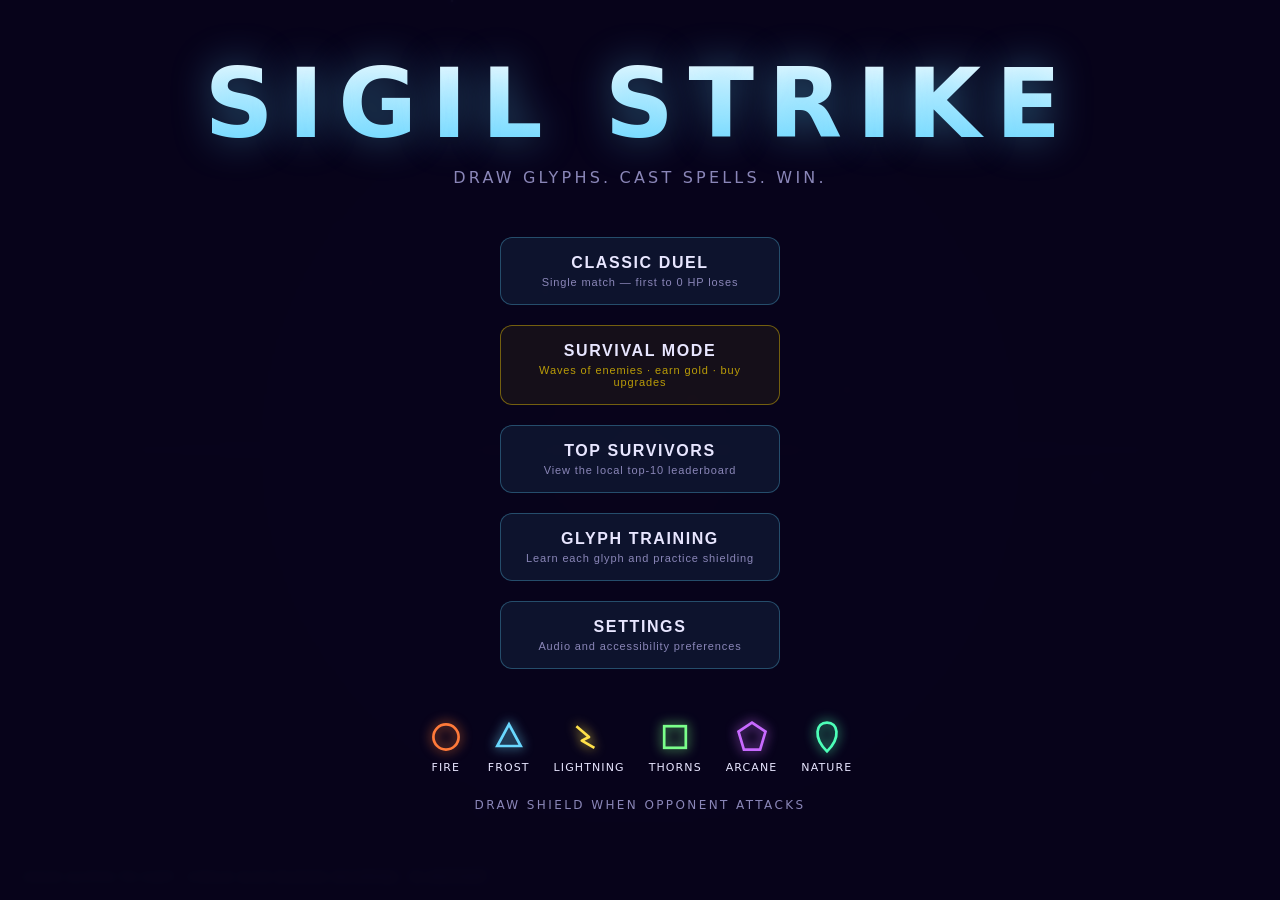
==== commit c06ce1f9: "Add game page favicon" ====
--- a/game/index.html
+++ b/game/index.html
@@ -8,6 +8,7 @@
 <meta name="apple-mobile-web-app-status-bar-style" content="black-translucent" />
 <link rel="manifest" href="../manifest.webmanifest" />
 <link rel="apple-touch-icon" href="../pwa-icon.svg" />
+<link rel="icon" href="../pwa-icon.svg" type="image/svg+xml" />
 <title>SIGIL STRIKE</title>
 <link rel="stylesheet" href="./styles.css" />
 </head>
